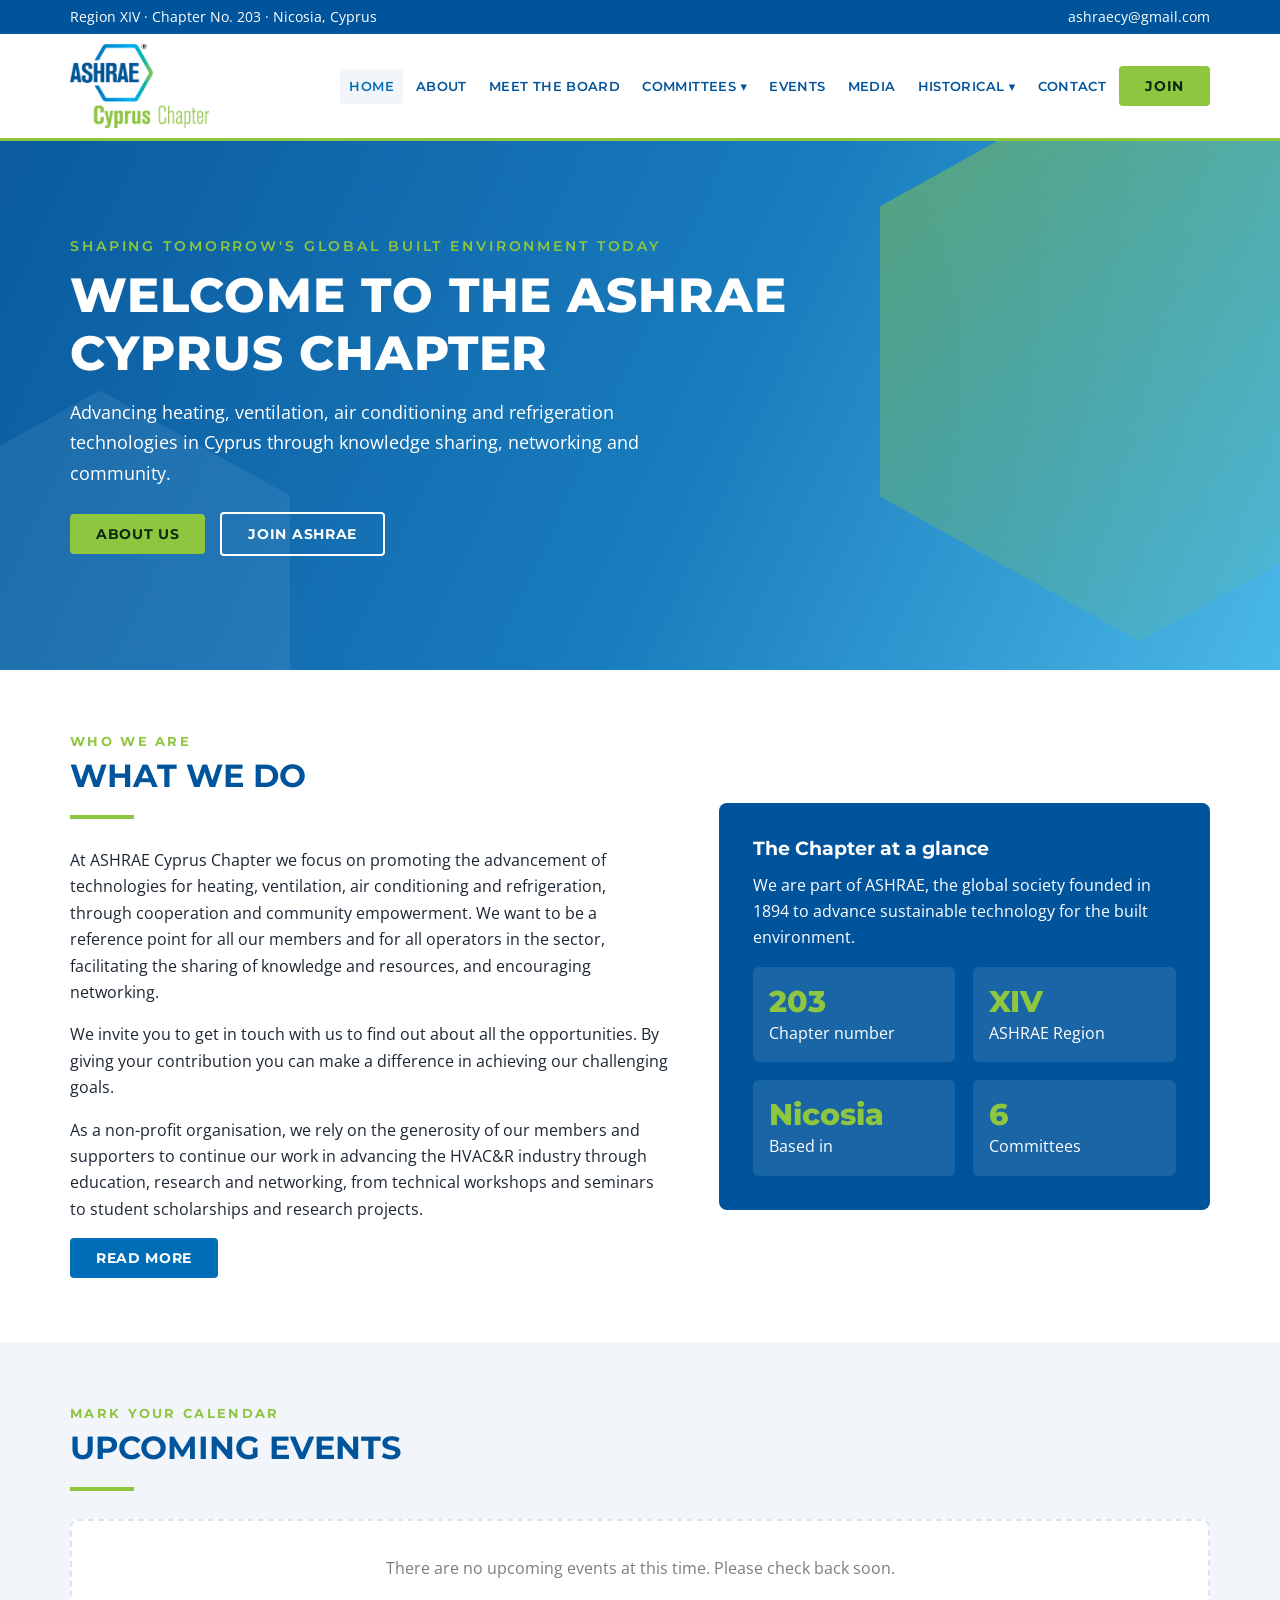
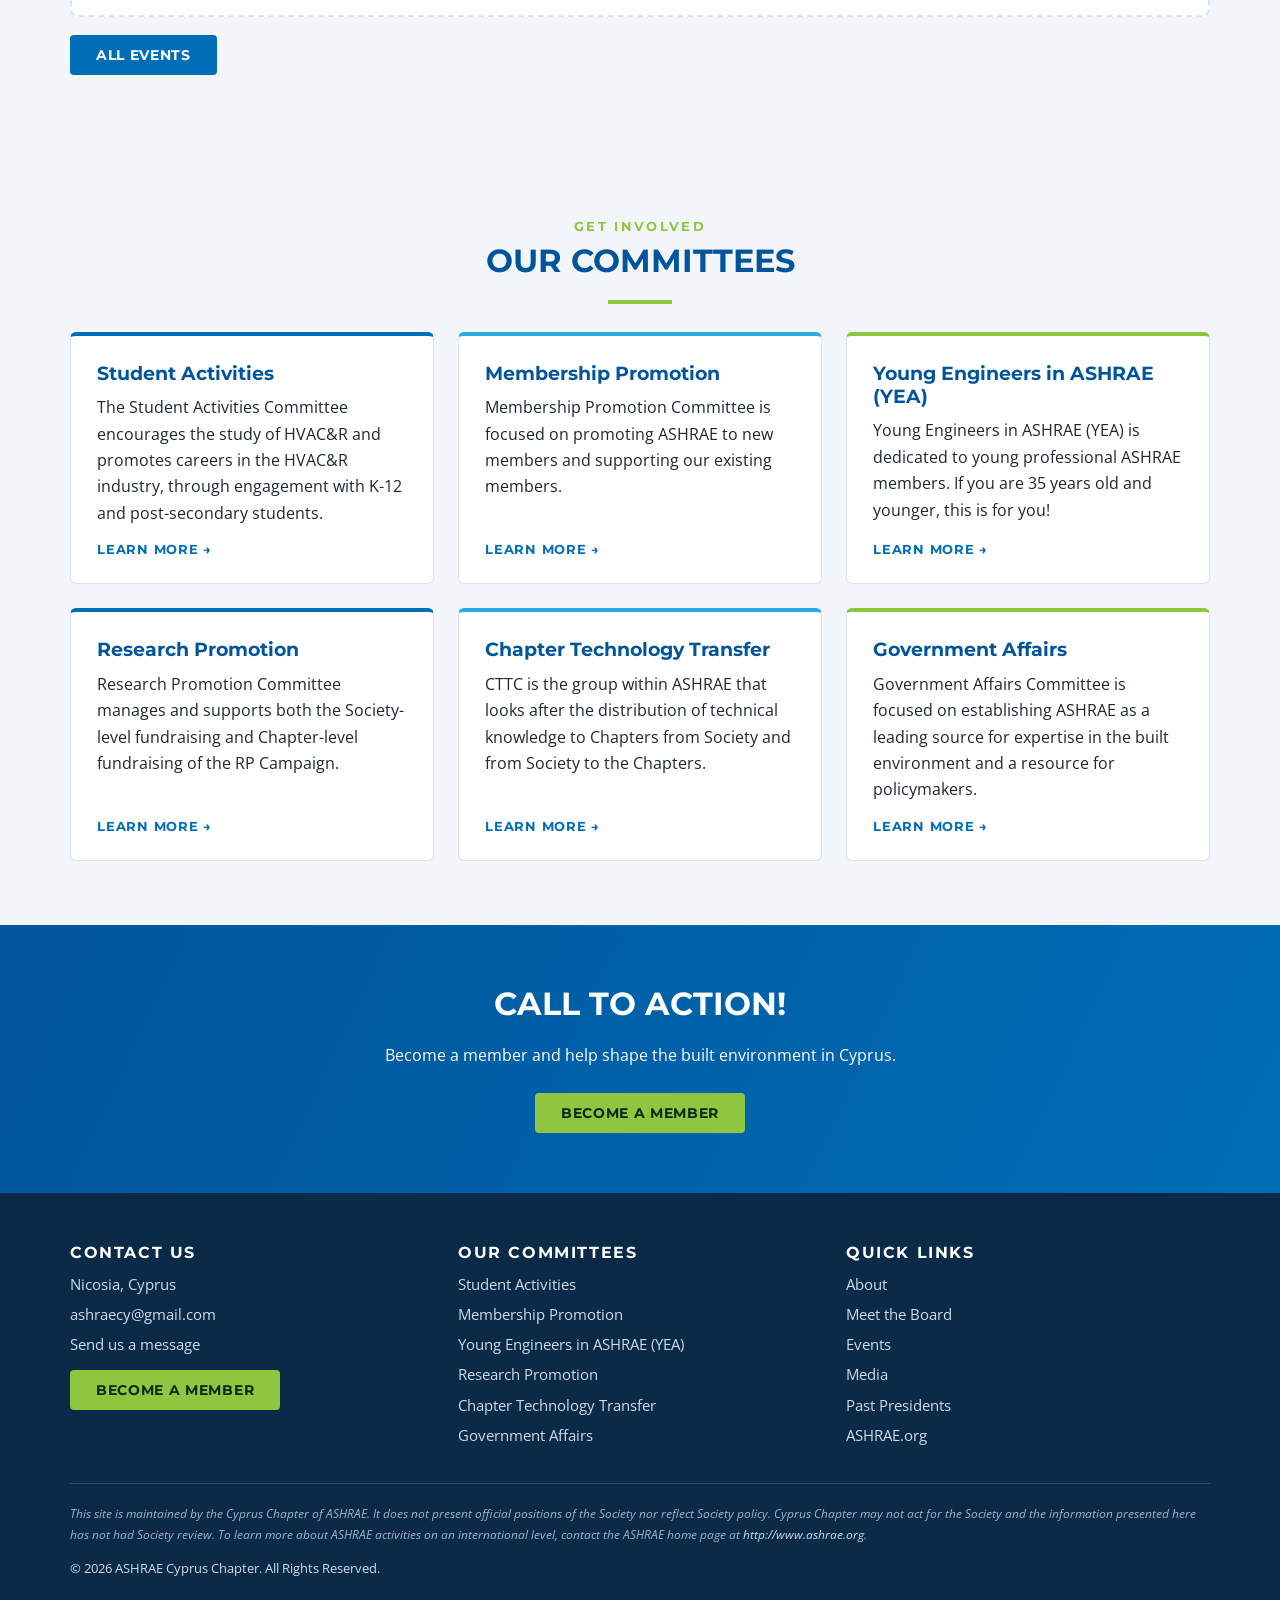
==== index.html @ 28b329ca "Add files via upload" ====
<!DOCTYPE html>
<html lang="en">
<head>
<meta charset="utf-8">
<meta name="viewport" content="width=device-width, initial-scale=1">
<title>ASHRAE Cyprus Chapter</title>
<meta name="description" content="ASHRAE Cyprus Chapter: advancing HVAC&amp;R and sustainable technology for the built environment in Cyprus.">
<link rel="icon" href="favicon.png">
<link rel="preconnect" href="https://fonts.googleapis.com">
<link rel="preconnect" href="https://fonts.gstatic.com" crossorigin>
<link href="https://fonts.googleapis.com/css2?family=Montserrat:wght@500;600;700;800&family=Open+Sans:wght@400;600;700&display=swap" rel="stylesheet">
<link rel="stylesheet" href="style.css">
</head>
<body>
<a class="skip" href="#content">Skip to content</a>
<div class="topbar"><div class="wrap"><span>Region XIV · Chapter No. 203 · Nicosia, Cyprus</span><a data-email href="#" hidden></a></div></div>
<header class="site"><div class="wrap">
  <a class="logo" href="index.html" aria-label="ASHRAE Cyprus Chapter home"><img src="logo.png" alt="ASHRAE Cyprus Chapter" width="640" height="387"></a>
  <button class="burger" aria-expanded="false" aria-controls="nav" onclick="var n=document.getElementById('nav');var o=n.classList.toggle('open');this.setAttribute('aria-expanded',o)">Menu</button>
  <nav class="main" id="nav" aria-label="Main"><ul><li><a class="top active" href="index.html">Home</a></li><li><a class="top" href="about.html">About</a></li><li><a class="top" href="meet-the-board.html">Meet the Board</a></li><li><a class="top" href="#" aria-haspopup="true">Committees ▾</a><div class="sub"><a href="student-activities.html">Student Activities</a><a href="membership-promotion.html">Membership Promotion</a><a href="young-engineers-in-ashrae-yea.html">Young Engineers in ASHRAE (YEA)</a><a href="research-promotion.html">Research Promotion</a><a href="chapter-technology-transfer.html">Chapter Technology Transfer</a><a href="government-affairs.html">Government Affairs</a></div></li><li><a class="top" href="events.html">Events</a></li><li><a class="top" href="media.html">Media</a></li><li><a class="top" href="#" aria-haspopup="true">Historical ▾</a><div class="sub"><a href="past-presidents.html">Past Presidents</a></div></li><li><a class="top" href="contact.html">Contact</a></li><li><a class="btn" href="https://www.ashrae.org/join" target="_blank" rel="noopener">Join</a></li></ul></nav>
</div></header>

<main id="content">
<div class="hero"><div class="wrap">
  <div class="kicker">Shaping Tomorrow's Global Built Environment Today</div>
  <h1>Welcome to the ASHRAE Cyprus Chapter</h1>
  <p>Advancing heating, ventilation, air conditioning and refrigeration technologies in Cyprus through knowledge sharing, networking and community.</p>
  <p style="margin-top:24px"><a class="btn" href="about.html">About Us</a> &nbsp; <a class="btn ghost" href="https://www.ashrae.org/join" target="_blank" rel="noopener">Join ASHRAE</a></p>
</div></div>

<section><div class="wrap split">
  <div>
    <div class="eyebrow">Who we are</div><h2>What We Do</h2><div class="title-bar"></div>
    <p>At ASHRAE Cyprus Chapter we focus on promoting the advancement of technologies for heating, ventilation, air conditioning and refrigeration, through cooperation and community empowerment. We want to be a reference point for all our members and for all operators in the sector, facilitating the sharing of knowledge and resources, and encouraging networking.</p>
    <p>We invite you to get in touch with us to find out about all the opportunities. By giving your contribution you can make a difference in achieving our challenging goals.</p>
    <p>As a non-profit organisation, we rely on the generosity of our members and supporters to continue our work in advancing the HVAC&amp;R industry through education, research and networking, from technical workshops and seminars to student scholarships and research projects.</p>
    <a class="btn blue" href="about.html">Read more</a>
  </div>
  <div class="panel">
    <h3>The Chapter at a glance</h3>
    <p>We are part of ASHRAE, the global society founded in 1894 to advance sustainable technology for the built environment.</p>
    <div class="stat"><div><b>203</b>Chapter number</div><div><b>XIV</b>ASHRAE Region</div><div><b>Nicosia</b>Based in</div><div><b>6</b>Committees</div></div>
  </div>
</div></section>

<section class="soft events"><div class="wrap">
  <div class="eyebrow">Mark your calendar</div><h2>Upcoming Events</h2><div class="title-bar"></div>
  <div data-render="events-upcoming" data-limit="3"></div>
  <p style="margin-top:18px"><a class="btn blue" href="events.html">All events</a></p>
</div></section>

<section id="sponsors-section" hidden><div class="wrap center">
  <div class="eyebrow">With thanks to our supporters</div><h2>Chapter Sponsors</h2><div class="title-bar"></div>
  <div data-render="sponsors"></div>
</div></section>

<section class="soft"><div class="wrap">
  <div class="center"><div class="eyebrow">Get involved</div><h2>Our Committees</h2><div class="title-bar"></div></div>
  <div class="grid g3"><div class="card"><h3>Student Activities</h3><p>The Student Activities Committee encourages the study of HVAC&amp;R and promotes careers in the HVAC&amp;R industry, through engagement with K-12 and post-secondary students.</p><a class="more" href="student-activities.html">Learn More →</a></div><div class="card"><h3>Membership Promotion</h3><p>Membership Promotion Committee is focused on promoting ASHRAE to new members and supporting our existing members.</p><a class="more" href="membership-promotion.html">Learn More →</a></div><div class="card"><h3>Young Engineers in ASHRAE (YEA)</h3><p>Young Engineers in ASHRAE (YEA) is dedicated to young professional ASHRAE members. If you are 35 years old and younger, this is for you!</p><a class="more" href="young-engineers-in-ashrae-yea.html">Learn More →</a></div><div class="card"><h3>Research Promotion</h3><p>Research Promotion Committee manages and supports both the Society-level fundraising and Chapter-level fundraising of the RP Campaign.</p><a class="more" href="research-promotion.html">Learn More →</a></div><div class="card"><h3>Chapter Technology Transfer</h3><p>CTTC is the group within ASHRAE that looks after the distribution of technical knowledge to Chapters from Society and from Society to the Chapters.</p><a class="more" href="chapter-technology-transfer.html">Learn More →</a></div><div class="card"><h3>Government Affairs</h3><p>Government Affairs Committee is focused on establishing ASHRAE as a leading source for expertise in the built environment and a resource for policymakers.</p><a class="more" href="government-affairs.html">Learn More →</a></div></div>
</div></section>
<div class="cta"><div class="wrap"><h2>Call to action!</h2><p>Become a member and help shape the built environment in Cyprus.</p><a class="btn" href="https://www.ashrae.org/join" target="_blank" rel="noopener">Become a Member</a></div></div></main>
<footer class="site"><div class="wrap">
  <div class="grid g3">
    <div><h3>Contact Us</h3><ul><li>Nicosia, Cyprus</li><li><a data-email href="#" hidden></a></li><li><a href="contact.html">Send us a message</a></li></ul>
    <p style="margin-top:14px"><a class="btn" href="https://www.ashrae.org/join" target="_blank" rel="noopener">Become a Member</a></p></div>
    <div><h3>Our Committees</h3><ul><li><a href="student-activities.html">Student Activities</a></li><li><a href="membership-promotion.html">Membership Promotion</a></li><li><a href="young-engineers-in-ashrae-yea.html">Young Engineers in ASHRAE (YEA)</a></li><li><a href="research-promotion.html">Research Promotion</a></li><li><a href="chapter-technology-transfer.html">Chapter Technology Transfer</a></li><li><a href="government-affairs.html">Government Affairs</a></li></ul></div>
    <div><h3>Quick Links</h3><ul><li><a href="about.html">About</a></li><li><a href="meet-the-board.html">Meet the Board</a></li><li><a href="events.html">Events</a></li><li><a href="media.html">Media</a></li><li><a href="past-presidents.html">Past Presidents</a></li><li><a href="https://www.ashrae.org" target="_blank" rel="noopener">ASHRAE.org</a></li></ul></div>
  </div>
  <p class="disclaimer">This site is maintained by the Cyprus Chapter of ASHRAE. It does not present official positions of the Society nor reflect Society policy. Cyprus Chapter may not act for the Society and the information presented here has not had Society review. To learn more about ASHRAE activities on an international level, contact the ASHRAE home page at <a href="http://www.ashrae.org">http://www.ashrae.org</a>.</p>
  <p class="copy">© 2026 ASHRAE Cyprus Chapter. All Rights Reserved.</p>
</div></footer>
<script src="site-data.js"></script>
<script src="site.js"></script>
</body>
</html>
---- style.css ----
:root{
  --navy:#00549B; --blue:#006EB6; --sky:#2AACE3; --green:#8EC640; --gray:#7A7D81;
  --ink:#1c2733; --bg:#ffffff; --soft:#f2f6fa; --line:#dde5ec;
  --font-head:'Montserrat',system-ui,sans-serif; --font-body:'Open Sans',system-ui,sans-serif;
}
*{box-sizing:border-box}
html{scroll-behavior:smooth}
body{margin:0;font-family:var(--font-body);color:var(--ink);line-height:1.65;background:var(--bg);font-size:16px}
img{max-width:100%;display:block}
a{color:var(--blue);text-decoration:none}
a:hover{color:var(--navy)}
h1,h2,h3,h4{font-family:var(--font-head);color:var(--navy);line-height:1.2;margin:0 0 .6em}
h1{font-size:clamp(2rem,4.5vw,3rem);text-transform:uppercase;letter-spacing:.02em;font-weight:800}
h2{font-size:clamp(1.5rem,3vw,2rem);text-transform:uppercase;font-weight:700}
h3{font-size:1.2rem;font-weight:700}
p{margin:0 0 1em}
.wrap{max-width:1180px;margin:0 auto;padding:0 20px}
.skip{position:absolute;left:-999px}.skip:focus{left:10px;top:10px;background:#fff;padding:8px;z-index:99}

/* top bar + header */
.topbar{background:var(--navy);color:#fff;font-size:.85rem}
.topbar .wrap{display:flex;justify-content:flex-end;gap:20px;padding-top:6px;padding-bottom:6px}
.topbar a{color:#fff}
header.site{background:#fff;border-bottom:3px solid var(--green);position:sticky;top:0;z-index:50}
header.site .wrap{display:flex;align-items:center;justify-content:space-between;gap:20px;min-height:84px}
.logo{display:flex;align-items:center;gap:12px;color:var(--navy)}
.logo .hex{width:46px;height:52px;background:linear-gradient(135deg,var(--blue),var(--green));clip-path:polygon(50% 0,100% 25%,100% 75%,50% 100%,0 75%,0 25%);display:grid;place-items:center;color:#fff;font:800 .8rem var(--font-head)}
.logo .t1{font:800 1.35rem var(--font-head);letter-spacing:.04em;line-height:1}
.logo .t2{font:600 .78rem var(--font-head);color:var(--gray);text-transform:uppercase;letter-spacing:.08em}
nav.main ul{list-style:none;margin:0;padding:0;display:flex;gap:4px;align-items:center}
nav.main li{position:relative}
nav.main a.top{display:block;padding:10px 12px;font:600 .85rem var(--font-head);color:var(--navy);text-transform:uppercase;letter-spacing:.03em;border-radius:4px}
nav.main a.top:hover,nav.main a.top.active{background:var(--soft);color:var(--blue)}
nav.main .sub{display:none;position:absolute;left:0;top:100%;background:#fff;min-width:290px;box-shadow:0 10px 28px rgba(0,40,80,.15);border-top:3px solid var(--green);padding:6px 0}
nav.main li:hover>.sub,nav.main li:focus-within>.sub{display:block}
nav.main .sub a{display:block;padding:9px 18px;font-size:.9rem;color:var(--ink)}
nav.main .sub a:hover{background:var(--soft);color:var(--blue)}
.btn{display:inline-block;background:var(--green);color:#0b2a12;font:700 .85rem var(--font-head);text-transform:uppercase;letter-spacing:.05em;padding:12px 26px;border-radius:4px;border:0;cursor:pointer;transition:.2s}
.btn:hover{background:#7bb232;color:#0b2a12;transform:translateY(-1px)}
.btn.blue{background:var(--blue);color:#fff}.btn.blue:hover{background:var(--navy);color:#fff}
.btn.ghost{background:transparent;border:2px solid #fff;color:#fff}.btn.ghost:hover{background:#fff;color:var(--navy)}
.burger{display:none;background:none;border:2px solid var(--navy);color:var(--navy);padding:6px 12px;font:700 .9rem var(--font-head);border-radius:4px;cursor:pointer}

/* hero */
.hero{position:relative;color:#fff;background:linear-gradient(115deg,rgba(0,84,155,.96) 0%,rgba(0,110,182,.9) 55%,rgba(42,172,227,.85) 100%);overflow:hidden}
.hero:before{content:"";position:absolute;right:-120px;top:-80px;width:520px;height:580px;background:linear-gradient(135deg,rgba(142,198,64,.55),rgba(142,198,64,0));clip-path:polygon(50% 0,100% 25%,100% 75%,50% 100%,0 75%,0 25%)}
.hero:after{content:"";position:absolute;left:-90px;bottom:-140px;width:380px;height:420px;background:rgba(255,255,255,.07);clip-path:polygon(50% 0,100% 25%,100% 75%,50% 100%,0 75%,0 25%)}
.hero .wrap{position:relative;z-index:1;padding-top:96px;padding-bottom:96px;max-width:900px;margin-left:max(20px,calc((100vw - 1180px)/2))}
.hero h1{color:#fff;margin-bottom:.3em}
.hero .kicker{font:600 .9rem var(--font-head);letter-spacing:.2em;text-transform:uppercase;color:var(--green);margin-bottom:12px}
.hero p{font-size:1.15rem;max-width:640px}
.hero .notice{display:inline-block;margin-top:26px;background:rgba(255,255,255,.14);border-left:4px solid var(--green);padding:12px 18px;font-size:.95rem}
.hero .notice a{color:#fff;text-decoration:underline}
.page-hero{background:linear-gradient(115deg,var(--navy),var(--blue));color:#fff;position:relative;overflow:hidden}
.page-hero:after{content:"";position:absolute;right:-60px;top:-40px;width:300px;height:340px;background:linear-gradient(135deg,rgba(142,198,64,.5),rgba(142,198,64,0));clip-path:polygon(50% 0,100% 25%,100% 75%,50% 100%,0 75%,0 25%)}
.page-hero .wrap{padding-top:56px;padding-bottom:56px;position:relative;z-index:1}
.page-hero h1{color:#fff;margin:0}
.page-hero p{margin:10px 0 0;max-width:700px;opacity:.95}

section{padding:64px 0}
section.soft{background:var(--soft)}
.eyebrow{font:700 .8rem var(--font-head);letter-spacing:.18em;text-transform:uppercase;color:var(--green);margin-bottom:8px}
.title-bar{width:64px;height:4px;background:var(--green);margin:0 0 28px}
.center{text-align:center}.center .title-bar{margin-left:auto;margin-right:auto}

.grid{display:grid;gap:24px}
.g2{grid-template-columns:repeat(2,1fr)}.g3{grid-template-columns:repeat(3,1fr)}.g4{grid-template-columns:repeat(4,1fr)}
.card{background:#fff;border:1px solid var(--line);border-top:4px solid var(--blue);border-radius:6px;padding:26px;transition:.2s;display:flex;flex-direction:column}
.card:hover{box-shadow:0 12px 30px rgba(0,60,110,.12);transform:translateY(-3px)}
.card:nth-child(3n+2){border-top-color:var(--sky)}.card:nth-child(3n){border-top-color:var(--green)}
.card h3{margin-bottom:.5em}
.card .more{margin-top:auto;font:700 .8rem var(--font-head);text-transform:uppercase;letter-spacing:.06em}

.split{display:grid;grid-template-columns:1.1fr .9fr;gap:48px;align-items:center}
.panel{background:var(--navy);color:#fff;border-radius:8px;padding:34px}
.panel h3{color:#fff}.panel a{color:var(--green)}
.stat{display:grid;grid-template-columns:repeat(2,1fr);gap:18px;margin-top:10px}
.stat div{background:rgba(255,255,255,.1);border-radius:6px;padding:16px}
.stat b{display:block;font:800 1.9rem var(--font-head);color:var(--green)}

.tier{margin-bottom:34px}
.tier h3{display:flex;align-items:center;gap:10px;font-size:1rem;text-transform:uppercase;letter-spacing:.12em;color:var(--gray)}
.tier h3:after{content:"";flex:1;height:1px;background:var(--line)}
.slots{display:flex;flex-wrap:wrap;gap:16px}
.slot{flex:1 1 200px;min-height:84px;border:2px dashed var(--line);border-radius:6px;display:grid;place-items:center;color:var(--gray);font-size:.85rem;background:#fff;text-align:center;padding:10px}

.person{text-align:center}
.avatar{width:150px;height:150px;border-radius:50%;margin:0 auto 14px;background:linear-gradient(135deg,var(--soft),#dbe8f3);border:4px solid #fff;box-shadow:0 0 0 3px var(--sky);display:grid;place-items:center;color:var(--blue);font:800 2rem var(--font-head)}
.person h3{margin-bottom:2px}.person h4{font:600 .85rem var(--font-body);color:var(--gray);text-transform:uppercase;letter-spacing:.1em;margin:0 0 6px}
.person .ph{font-size:.8rem;color:var(--gray);font-style:italic}

.events .ev{display:flex;gap:20px;background:#fff;border:1px solid var(--line);border-left:5px solid var(--green);border-radius:6px;padding:18px 22px;margin-bottom:14px;align-items:center}
.date{min-width:74px;text-align:center;background:var(--navy);color:#fff;border-radius:6px;padding:8px}
.date b{display:block;font:800 1.6rem var(--font-head);line-height:1}.date span{font-size:.75rem;text-transform:uppercase;letter-spacing:.1em}
.empty{border:2px dashed var(--line);border-radius:8px;padding:34px;text-align:center;color:var(--gray);background:#fff}
.media-item{display:flex;gap:16px;align-items:center;background:#fff;border:1px solid var(--line);border-radius:6px;padding:16px 20px;margin-bottom:12px}
.media-item .play{width:44px;height:44px;border-radius:50%;background:var(--blue);display:grid;place-items:center;color:#fff;flex:none}
.tag{font:700 .7rem var(--font-head);text-transform:uppercase;letter-spacing:.1em;color:var(--blue);background:var(--soft);padding:3px 9px;border-radius:20px}
ul.clean{list-style:none;padding:0;margin:0}
ul.clean li{padding:10px 0;border-bottom:1px solid var(--line)}
ul.clean li:before{content:"";display:inline-block;width:9px;height:9px;background:var(--green);margin-right:12px;clip-path:polygon(50% 0,100% 25%,100% 75%,50% 100%,0 75%,0 25%)}
table{width:100%;border-collapse:collapse;background:#fff}
th,td{padding:12px 16px;border-bottom:1px solid var(--line);text-align:left}
th{background:var(--navy);color:#fff;font:600 .85rem var(--font-head);text-transform:uppercase;letter-spacing:.06em}

.cta{background:linear-gradient(115deg,var(--navy),var(--blue));color:#fff;text-align:center;padding:60px 0}
.cta h2{color:#fff}.cta p{max-width:620px;margin:0 auto 24px}

form.contact{display:grid;gap:14px}
form.contact input,form.contact textarea,form.contact select{width:100%;padding:12px 14px;border:1px solid var(--line);border-radius:4px;font:inherit}
form.contact input:focus,form.contact textarea:focus{outline:2px solid var(--sky);border-color:var(--sky)}

footer.site{background:#0b2a47;color:#cfdbe8;font-size:.92rem}
footer.site .wrap{padding-top:50px;padding-bottom:30px}
footer.site h3{color:#fff;font-size:1rem;text-transform:uppercase;letter-spacing:.1em}
footer.site a{color:#cfdbe8}footer.site a:hover{color:var(--green)}
footer.site ul{list-style:none;padding:0;margin:0}footer.site li{margin-bottom:6px}
.disclaimer{border-top:1px solid rgba(255,255,255,.15);margin-top:30px;padding-top:20px;font-size:.78rem;font-style:italic;color:#9fb3c7}
.copy{margin-top:12px;font-size:.82rem}

@media(max-width:980px){
  .g3,.g4{grid-template-columns:repeat(2,1fr)}.split{grid-template-columns:1fr}
  .burger{display:block}
  nav.main{display:none;position:absolute;left:0;right:0;top:100%;background:#fff;border-bottom:3px solid var(--green);box-shadow:0 12px 24px rgba(0,0,0,.12);max-height:80vh;overflow:auto}
  nav.main.open{display:block}
  nav.main ul{flex-direction:column;align-items:stretch;padding:10px 20px}
  nav.main .sub{display:block;position:static;box-shadow:none;border:0;padding:0 0 0 14px}
  header.site .wrap{position:relative}
}
@media(max-width:620px){.g2,.g3,.g4{grid-template-columns:1fr}section{padding:44px 0}.hero .wrap{padding-top:64px;padding-bottom:64px}.events .ev{flex-direction:column;align-items:flex-start}}

.logo .t2,nav.main a.top{white-space:nowrap}
nav.main a.top{padding:10px 9px;font-size:.8rem}

.logo img{height:58px;width:auto;max-width:100%;display:block}
@media(max-width:620px){.logo img{height:46px}}

/* ---- final build additions ---- */
[hidden]{display:none!important}
.logo img{height:84px;width:auto;max-width:100%;display:block}
header.site .wrap{min-height:104px}
.topbar .wrap{justify-content:space-between}
.logo-slot{background:#fff;border:1px solid var(--line);border-style:solid;padding:14px;min-height:96px}
.logo-slot img{max-height:70px;width:auto;max-width:100%;object-fit:contain}
.avatar{overflow:hidden}
.avatar.has-photo{background:#fff}
.avatar-img{width:100%;height:100%;object-fit:cover}
.person a{font-size:.85rem;word-break:break-word}
.ev-info{min-width:0}.ev-info h3{margin:0 0 2px}.ev-meta{margin:0 0 4px;color:var(--gray)}
.ev .more{font:700 .8rem var(--font-head);text-transform:uppercase;letter-spacing:.05em}
.table-wrap{overflow-x:auto}
a.media-item{color:inherit;transition:.2s}a.media-item:hover{border-color:var(--sky);box-shadow:0 6px 18px rgba(0,60,110,.1)}
.media-item h3{margin:4px 0 0;font-size:1.05rem}
.split.single{grid-template-columns:minmax(0,760px)}
.panel.center .avatar{box-shadow:0 0 0 3px var(--green)}
.panel.center p{margin:0 0 8px}
@media(max-width:620px){.logo img{height:60px}.topbar .wrap{flex-wrap:wrap;gap:4px 14px}}
footer.site a.btn,footer.site a.btn:hover{color:#0b2a12}
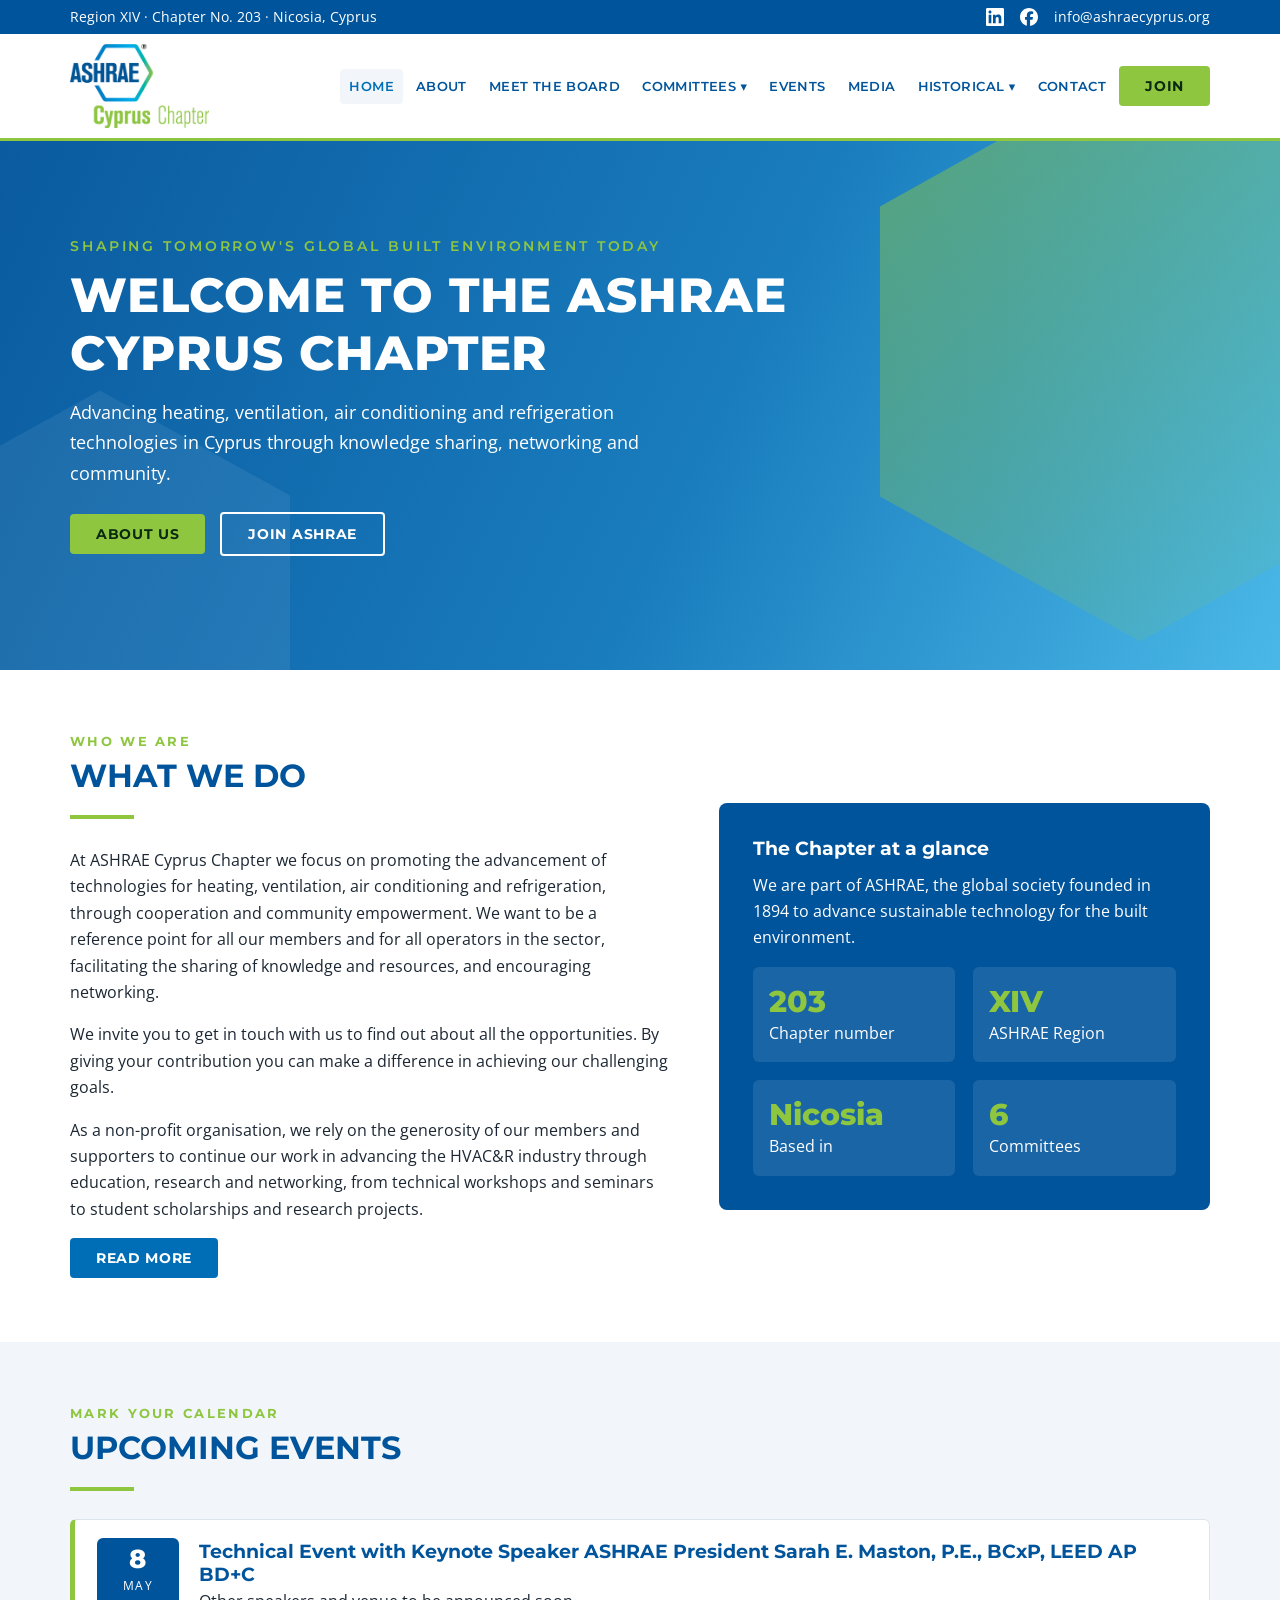
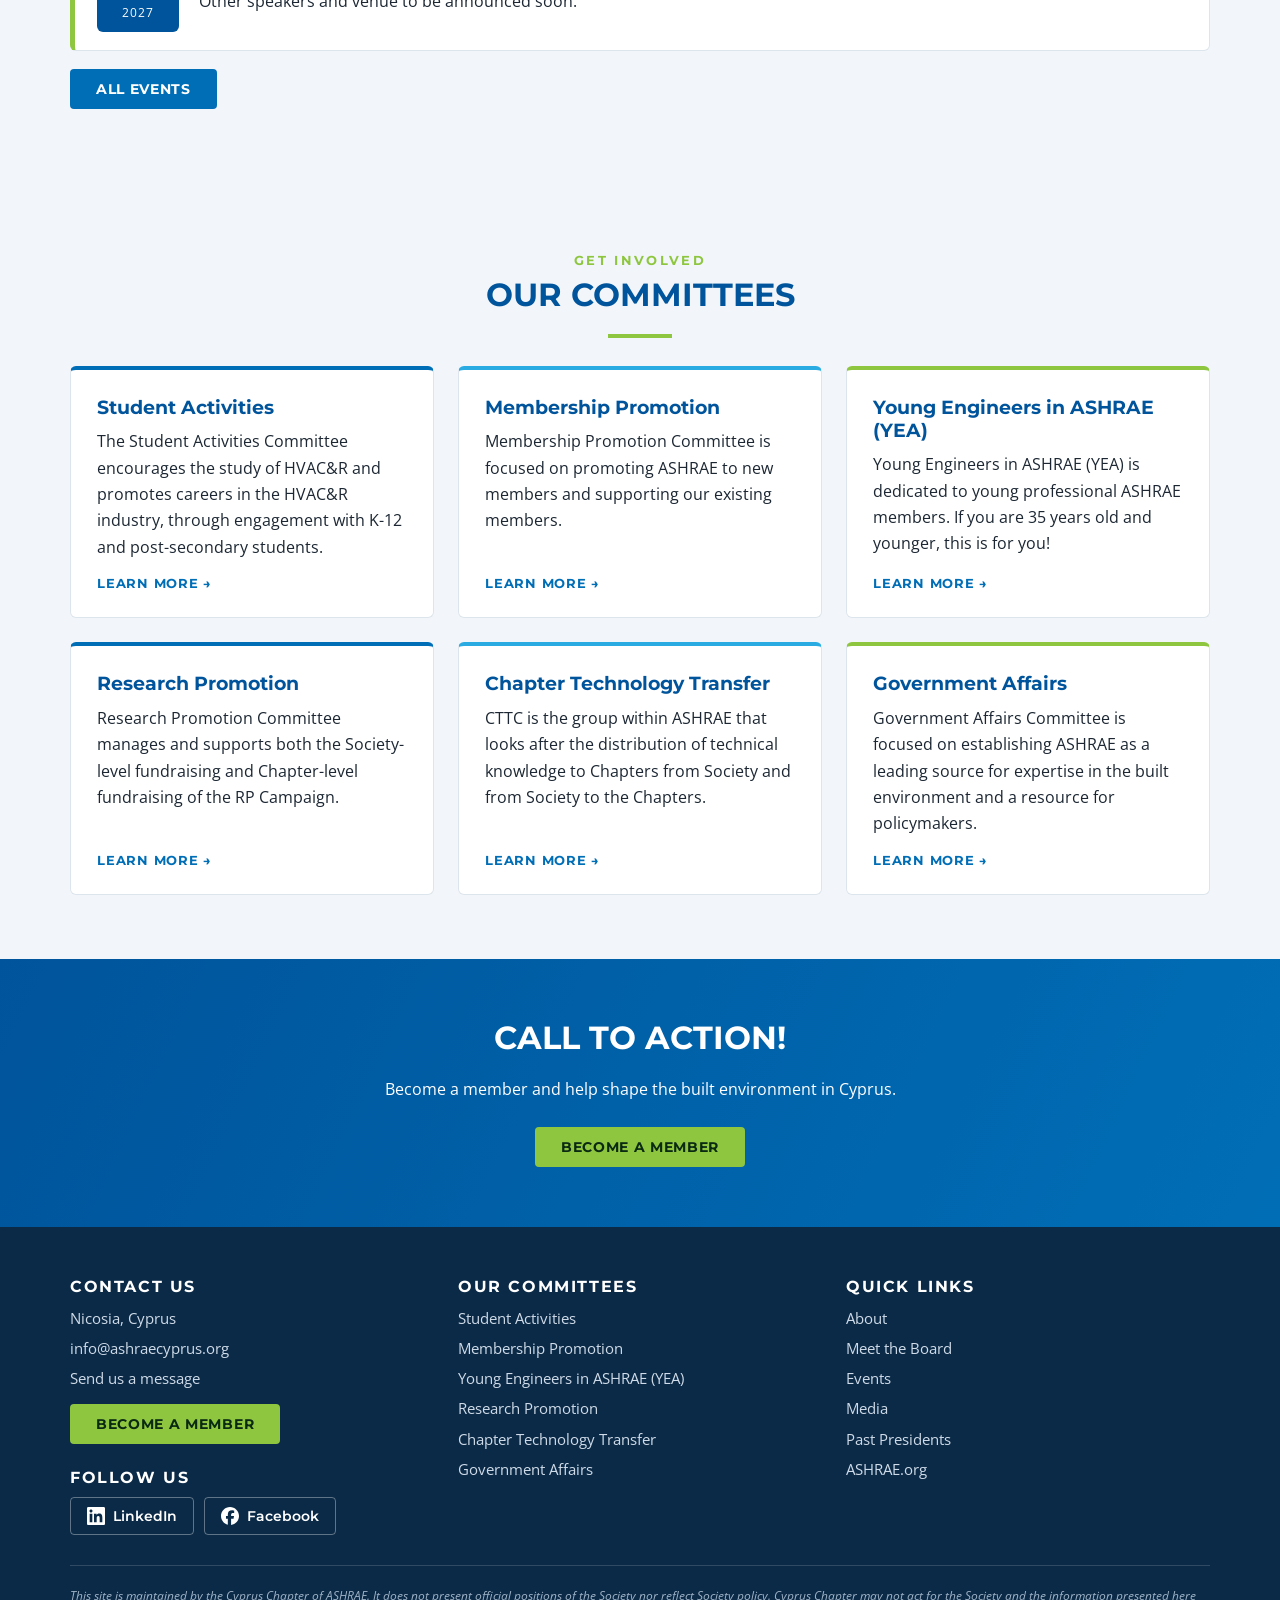
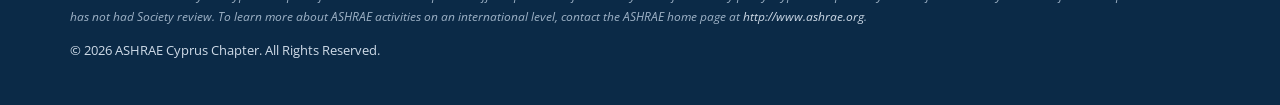
==== commit 94083b70: "Add files via upload" ====
--- a/index.html
+++ b/index.html
@@ -13,7 +13,7 @@
 </head>
 <body>
 <a class="skip" href="#content">Skip to content</a>
-<div class="topbar"><div class="wrap"><span>Region XIV · Chapter No. 203 · Nicosia, Cyprus</span><a data-email href="#" hidden></a></div></div>
+<div class="topbar"><div class="wrap"><span>Region XIV · Chapter No. 203 · Nicosia, Cyprus</span><div class="topbar-right"><a class="social top" data-social="linkedin" href="#" target="_blank" rel="noopener" aria-label="ASHRAE Cyprus Chapter on LinkedIn" hidden><svg class="ico" viewBox="0 0 24 24" aria-hidden="true" focusable="false"><path d="M20.447 20.452h-3.554v-5.569c0-1.328-.027-3.037-1.852-3.037-1.853 0-2.136 1.445-2.136 2.939v5.667H9.351V9h3.414v1.561h.046c.477-.9 1.637-1.85 3.37-1.85 3.601 0 4.267 2.37 4.267 5.455v6.286zM5.337 7.433c-1.144 0-2.063-.926-2.063-2.065 0-1.138.92-2.063 2.063-2.063 1.14 0 2.064.925 2.064 2.063 0 1.139-.925 2.065-2.064 2.065zm1.782 13.019H3.555V9h3.564v11.452zM22.225 0H1.771C.792 0 0 .774 0 1.729v20.542C0 23.227.792 24 1.771 24h20.451C23.2 24 24 23.227 24 22.271V1.729C24 .774 23.2 0 22.222 0h.003z"/></svg><span class="lbl">LinkedIn</span></a><a class="social top" data-social="facebook" href="#" target="_blank" rel="noopener" aria-label="ASHRAE Cyprus Chapter on Facebook" hidden><svg class="ico" viewBox="0 0 24 24" aria-hidden="true" focusable="false"><path d="M9.101 23.691v-7.98H6.627v-3.667h2.474v-1.58c0-4.085 1.848-5.978 5.858-5.978.401 0 .955.042 1.468.103a8.68 8.68 0 0 1 1.141.195v3.325a8.623 8.623 0 0 0-.653-.036 26.805 26.805 0 0 0-.733-.009c-.707 0-1.259.096-1.675.309a1.686 1.686 0 0 0-.679.622c-.258.42-.374.995-.374 1.752v1.297h3.919l-.386 2.103-.287 1.564h-3.246v8.245C19.396 23.238 24 18.179 24 12.044c0-6.627-5.373-12-12-12s-12 5.373-12 12c0 5.628 3.874 10.35 9.101 11.647Z"/></svg><span class="lbl">Facebook</span></a><a data-email href="#" hidden></a></div></div></div>
 <header class="site"><div class="wrap">
   <a class="logo" href="index.html" aria-label="ASHRAE Cyprus Chapter home"><img src="logo.png" alt="ASHRAE Cyprus Chapter" width="640" height="387"></a>
   <button class="burger" aria-expanded="false" aria-controls="nav" onclick="var n=document.getElementById('nav');var o=n.classList.toggle('open');this.setAttribute('aria-expanded',o)">Menu</button>
@@ -62,7 +62,7 @@
 <footer class="site"><div class="wrap">
   <div class="grid g3">
     <div><h3>Contact Us</h3><ul><li>Nicosia, Cyprus</li><li><a data-email href="#" hidden></a></li><li><a href="contact.html">Send us a message</a></li></ul>
-    <p style="margin-top:14px"><a class="btn" href="https://www.ashrae.org/join" target="_blank" rel="noopener">Become a Member</a></p></div>
+    <p style="margin-top:14px"><a class="btn" href="https://www.ashrae.org/join" target="_blank" rel="noopener">Become a Member</a></p><h3 style="margin-top:24px">Follow Us</h3><div class="follow"><a class="social btn-social" data-social="linkedin" href="#" target="_blank" rel="noopener" aria-label="ASHRAE Cyprus Chapter on LinkedIn" hidden><svg class="ico" viewBox="0 0 24 24" aria-hidden="true" focusable="false"><path d="M20.447 20.452h-3.554v-5.569c0-1.328-.027-3.037-1.852-3.037-1.853 0-2.136 1.445-2.136 2.939v5.667H9.351V9h3.414v1.561h.046c.477-.9 1.637-1.85 3.37-1.85 3.601 0 4.267 2.37 4.267 5.455v6.286zM5.337 7.433c-1.144 0-2.063-.926-2.063-2.065 0-1.138.92-2.063 2.063-2.063 1.14 0 2.064.925 2.064 2.063 0 1.139-.925 2.065-2.064 2.065zm1.782 13.019H3.555V9h3.564v11.452zM22.225 0H1.771C.792 0 0 .774 0 1.729v20.542C0 23.227.792 24 1.771 24h20.451C23.2 24 24 23.227 24 22.271V1.729C24 .774 23.2 0 22.222 0h.003z"/></svg><span class="lbl">LinkedIn</span></a><a class="social btn-social" data-social="facebook" href="#" target="_blank" rel="noopener" aria-label="ASHRAE Cyprus Chapter on Facebook" hidden><svg class="ico" viewBox="0 0 24 24" aria-hidden="true" focusable="false"><path d="M9.101 23.691v-7.98H6.627v-3.667h2.474v-1.58c0-4.085 1.848-5.978 5.858-5.978.401 0 .955.042 1.468.103a8.68 8.68 0 0 1 1.141.195v3.325a8.623 8.623 0 0 0-.653-.036 26.805 26.805 0 0 0-.733-.009c-.707 0-1.259.096-1.675.309a1.686 1.686 0 0 0-.679.622c-.258.42-.374.995-.374 1.752v1.297h3.919l-.386 2.103-.287 1.564h-3.246v8.245C19.396 23.238 24 18.179 24 12.044c0-6.627-5.373-12-12-12s-12 5.373-12 12c0 5.628 3.874 10.35 9.101 11.647Z"/></svg><span class="lbl">Facebook</span></a></div></div>
     <div><h3>Our Committees</h3><ul><li><a href="student-activities.html">Student Activities</a></li><li><a href="membership-promotion.html">Membership Promotion</a></li><li><a href="young-engineers-in-ashrae-yea.html">Young Engineers in ASHRAE (YEA)</a></li><li><a href="research-promotion.html">Research Promotion</a></li><li><a href="chapter-technology-transfer.html">Chapter Technology Transfer</a></li><li><a href="government-affairs.html">Government Affairs</a></li></ul></div>
     <div><h3>Quick Links</h3><ul><li><a href="about.html">About</a></li><li><a href="meet-the-board.html">Meet the Board</a></li><li><a href="events.html">Events</a></li><li><a href="media.html">Media</a></li><li><a href="past-presidents.html">Past Presidents</a></li><li><a href="https://www.ashrae.org" target="_blank" rel="noopener">ASHRAE.org</a></li></ul></div>
   </div>
--- a/style.css
+++ b/style.css
@@ -156,3 +156,13 @@
 .panel.center p{margin:0 0 8px}
 @media(max-width:620px){.logo img{height:60px}.topbar .wrap{flex-wrap:wrap;gap:4px 14px}}
 footer.site a.btn,footer.site a.btn:hover{color:#0b2a12}
+
+.topbar-right{display:flex;align-items:center;gap:16px}
+.ico{width:1.1em;height:1.1em;fill:currentColor;flex:none}
+.social.top{display:inline-flex;align-items:center;color:#fff}
+.social.top .ico{width:18px;height:18px}.social.top .lbl{position:absolute;left:-9999px}
+.social.top:hover{color:var(--green)}
+.follow{display:flex;gap:10px;flex-wrap:wrap}
+footer.site a.btn-social{display:inline-flex;align-items:center;gap:8px;padding:9px 16px;border:1px solid rgba(255,255,255,.35);border-radius:4px;color:#fff;font:600 .85rem var(--font-head)}
+footer.site a.btn-social .ico{width:18px;height:18px}
+footer.site a.btn-social:hover{background:var(--green);border-color:var(--green);color:#0b2a12}
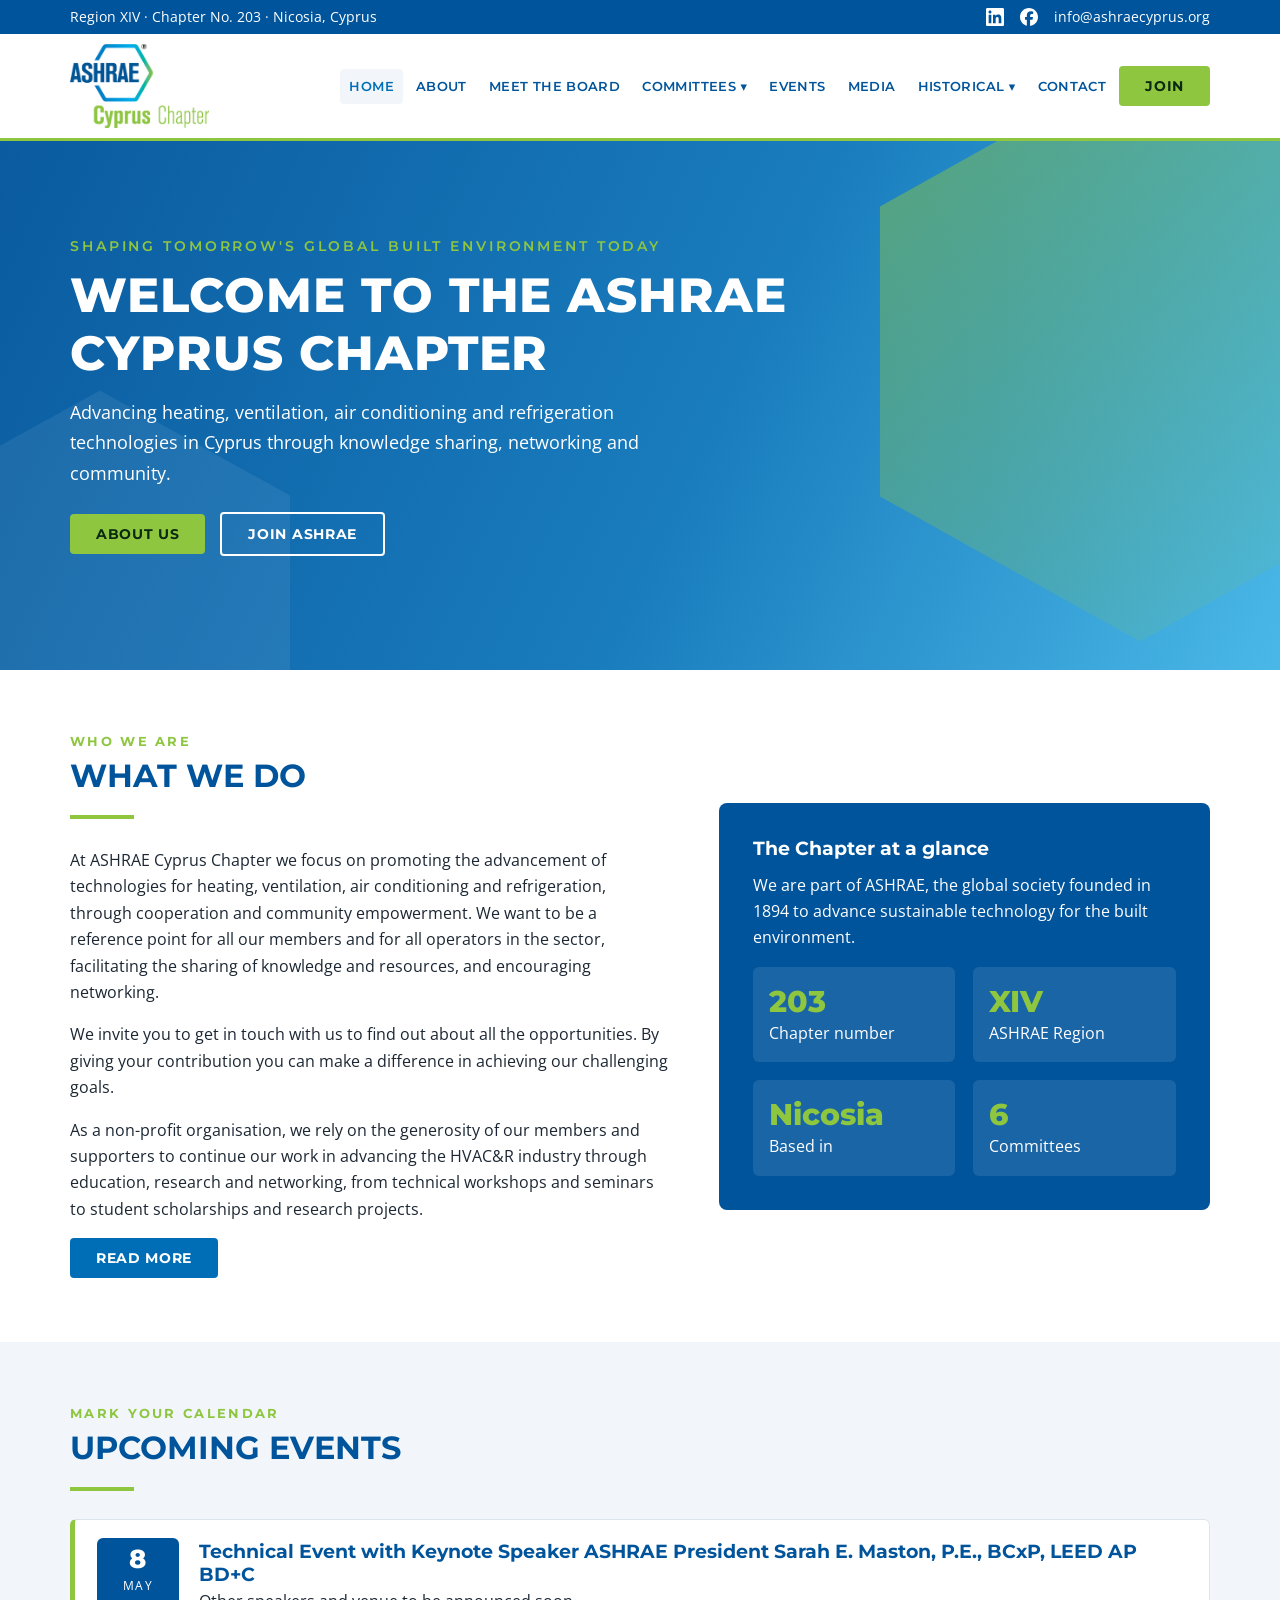
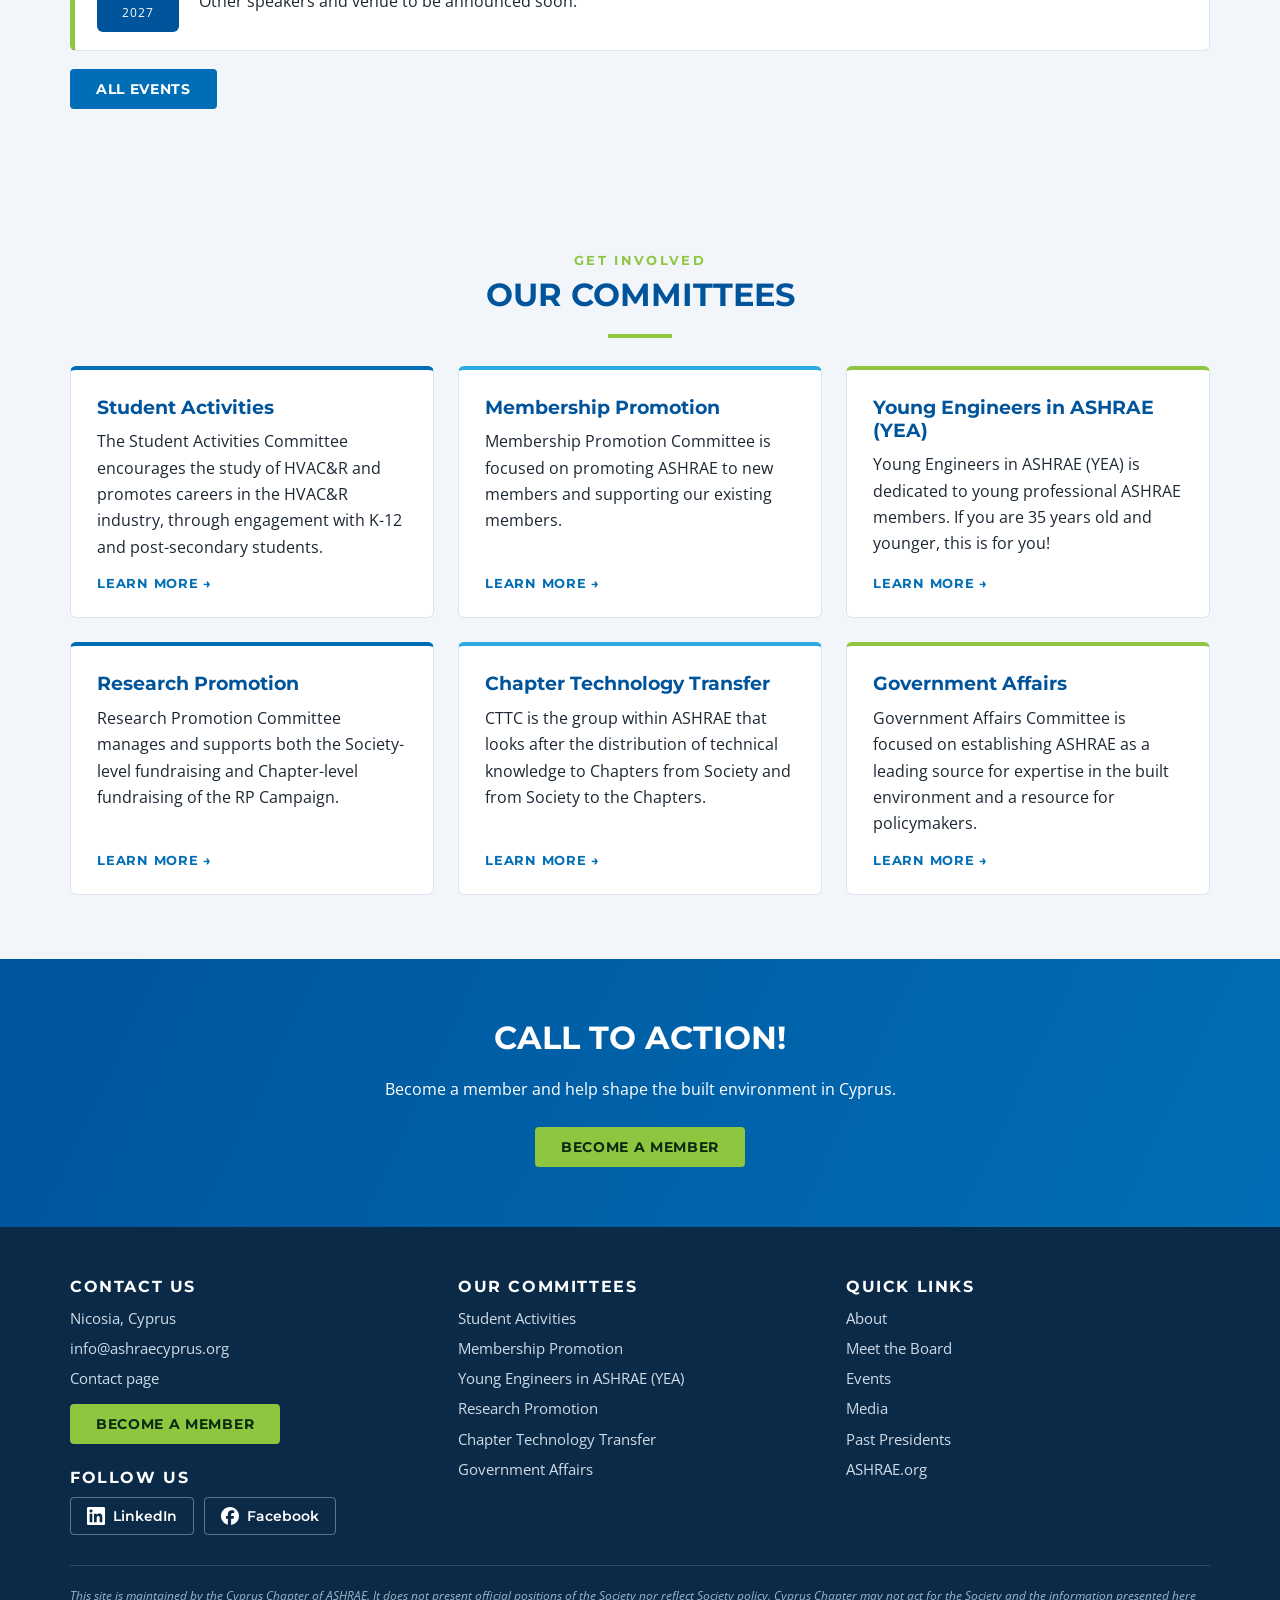
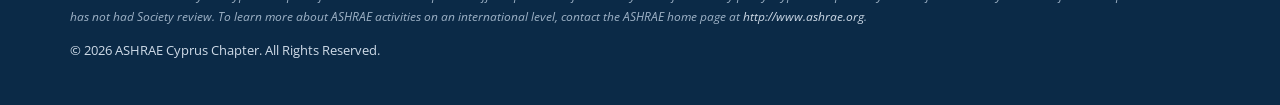
==== commit 1881dc14: "Add files via upload" ====
--- a/index.html
+++ b/index.html
@@ -61,7 +61,7 @@
 <div class="cta"><div class="wrap"><h2>Call to action!</h2><p>Become a member and help shape the built environment in Cyprus.</p><a class="btn" href="https://www.ashrae.org/join" target="_blank" rel="noopener">Become a Member</a></div></div></main>
 <footer class="site"><div class="wrap">
   <div class="grid g3">
-    <div><h3>Contact Us</h3><ul><li>Nicosia, Cyprus</li><li><a data-email href="#" hidden></a></li><li><a href="contact.html">Send us a message</a></li></ul>
+    <div><h3>Contact Us</h3><ul><li>Nicosia, Cyprus</li><li><a data-email href="#" hidden></a></li><li><a href="contact.html">Contact page</a></li></ul>
     <p style="margin-top:14px"><a class="btn" href="https://www.ashrae.org/join" target="_blank" rel="noopener">Become a Member</a></p><h3 style="margin-top:24px">Follow Us</h3><div class="follow"><a class="social btn-social" data-social="linkedin" href="#" target="_blank" rel="noopener" aria-label="ASHRAE Cyprus Chapter on LinkedIn" hidden><svg class="ico" viewBox="0 0 24 24" aria-hidden="true" focusable="false"><path d="M20.447 20.452h-3.554v-5.569c0-1.328-.027-3.037-1.852-3.037-1.853 0-2.136 1.445-2.136 2.939v5.667H9.351V9h3.414v1.561h.046c.477-.9 1.637-1.85 3.37-1.85 3.601 0 4.267 2.37 4.267 5.455v6.286zM5.337 7.433c-1.144 0-2.063-.926-2.063-2.065 0-1.138.92-2.063 2.063-2.063 1.14 0 2.064.925 2.064 2.063 0 1.139-.925 2.065-2.064 2.065zm1.782 13.019H3.555V9h3.564v11.452zM22.225 0H1.771C.792 0 0 .774 0 1.729v20.542C0 23.227.792 24 1.771 24h20.451C23.2 24 24 23.227 24 22.271V1.729C24 .774 23.2 0 22.222 0h.003z"/></svg><span class="lbl">LinkedIn</span></a><a class="social btn-social" data-social="facebook" href="#" target="_blank" rel="noopener" aria-label="ASHRAE Cyprus Chapter on Facebook" hidden><svg class="ico" viewBox="0 0 24 24" aria-hidden="true" focusable="false"><path d="M9.101 23.691v-7.98H6.627v-3.667h2.474v-1.58c0-4.085 1.848-5.978 5.858-5.978.401 0 .955.042 1.468.103a8.68 8.68 0 0 1 1.141.195v3.325a8.623 8.623 0 0 0-.653-.036 26.805 26.805 0 0 0-.733-.009c-.707 0-1.259.096-1.675.309a1.686 1.686 0 0 0-.679.622c-.258.42-.374.995-.374 1.752v1.297h3.919l-.386 2.103-.287 1.564h-3.246v8.245C19.396 23.238 24 18.179 24 12.044c0-6.627-5.373-12-12-12s-12 5.373-12 12c0 5.628 3.874 10.35 9.101 11.647Z"/></svg><span class="lbl">Facebook</span></a></div></div>
     <div><h3>Our Committees</h3><ul><li><a href="student-activities.html">Student Activities</a></li><li><a href="membership-promotion.html">Membership Promotion</a></li><li><a href="young-engineers-in-ashrae-yea.html">Young Engineers in ASHRAE (YEA)</a></li><li><a href="research-promotion.html">Research Promotion</a></li><li><a href="chapter-technology-transfer.html">Chapter Technology Transfer</a></li><li><a href="government-affairs.html">Government Affairs</a></li></ul></div>
     <div><h3>Quick Links</h3><ul><li><a href="about.html">About</a></li><li><a href="meet-the-board.html">Meet the Board</a></li><li><a href="events.html">Events</a></li><li><a href="media.html">Media</a></li><li><a href="past-presidents.html">Past Presidents</a></li><li><a href="https://www.ashrae.org" target="_blank" rel="noopener">ASHRAE.org</a></li></ul></div>
--- a/style.css
+++ b/style.css
@@ -166,3 +166,12 @@
 footer.site a.btn-social{display:inline-flex;align-items:center;gap:8px;padding:9px 16px;border:1px solid rgba(255,255,255,.35);border-radius:4px;color:#fff;font:600 .85rem var(--font-head)}
 footer.site a.btn-social .ico{width:18px;height:18px}
 footer.site a.btn-social:hover{background:var(--green);border-color:var(--green);color:#0b2a12}
+
+.people{display:flex;flex-wrap:wrap;justify-content:center;gap:36px 24px}
+.people .person{flex:0 1 250px;min-width:0}
+
+.hp{position:absolute;left:-9999px;height:0;overflow:hidden}
+.form-status{margin-top:14px;font-weight:600;color:var(--navy)}
+.form-status a{font-weight:700}
+
+.btn-lg{font-size:1.05rem;padding:16px 34px;text-transform:none;letter-spacing:.02em}
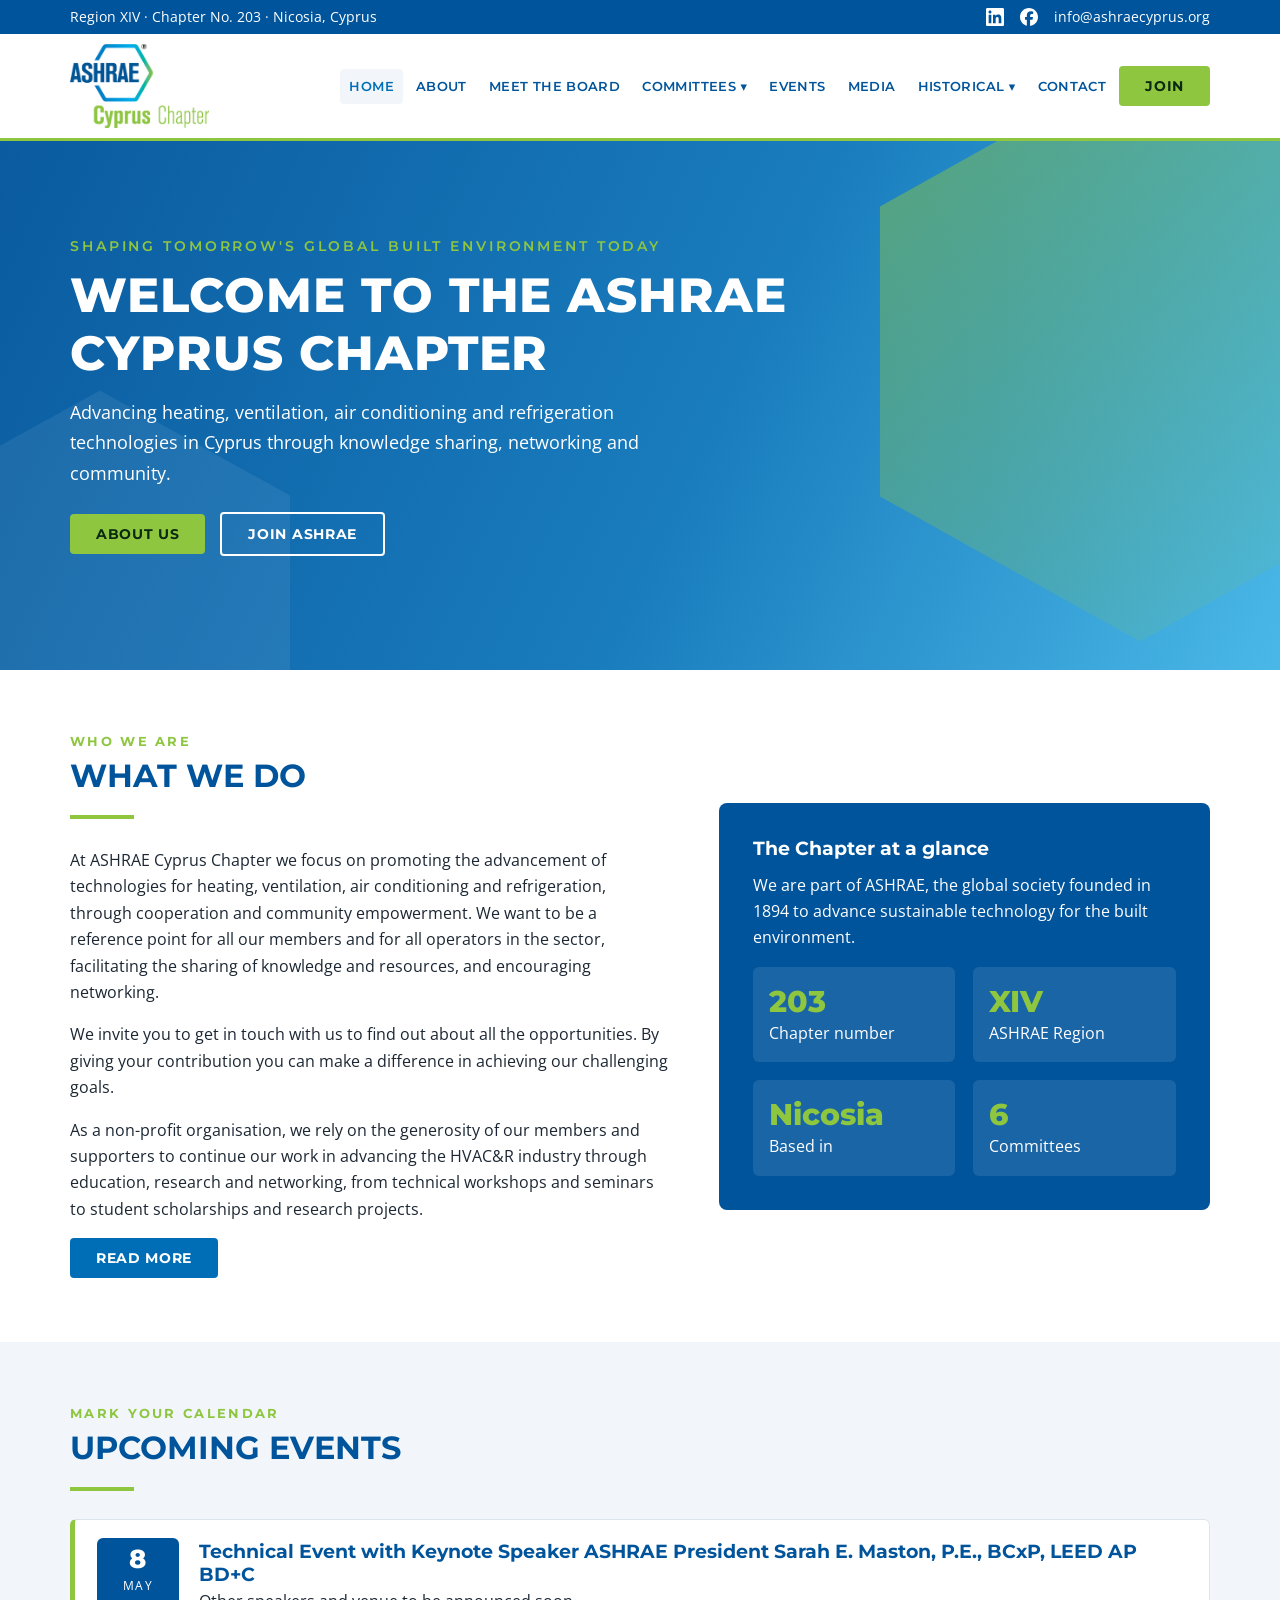
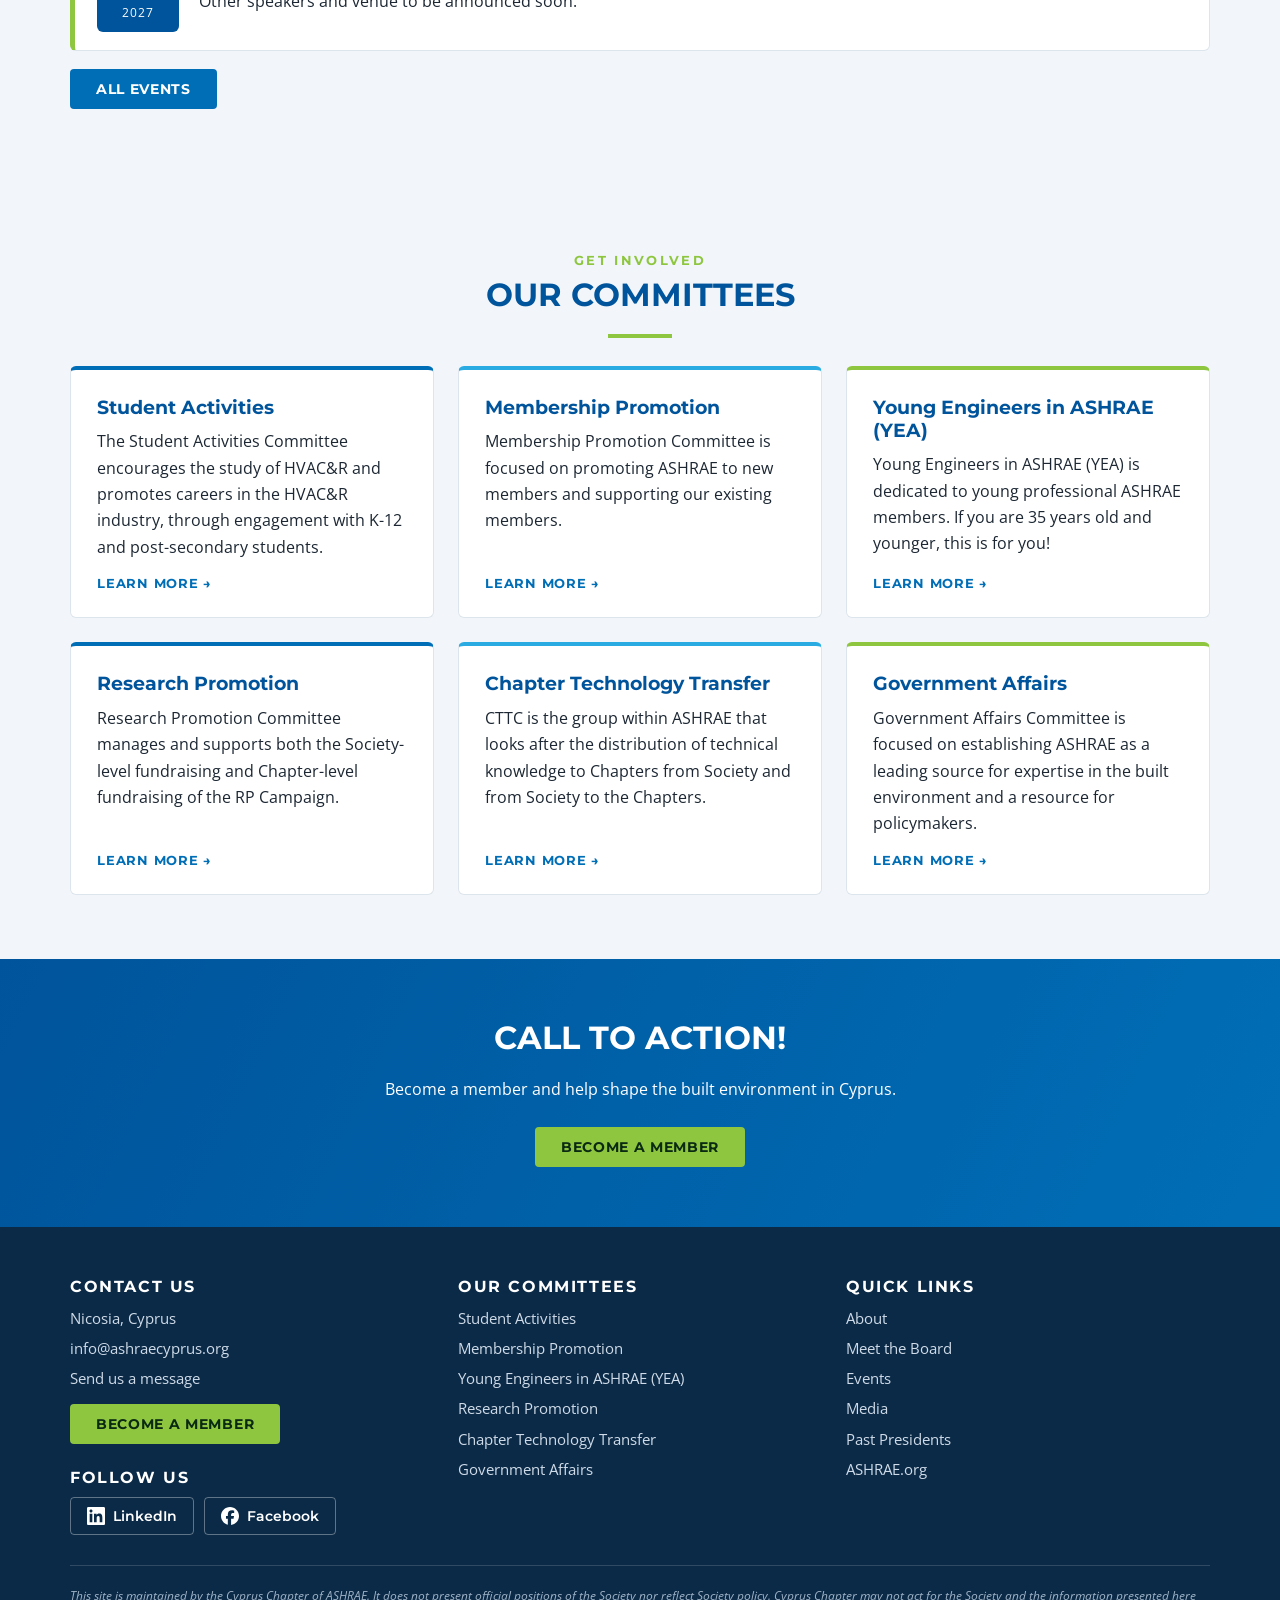
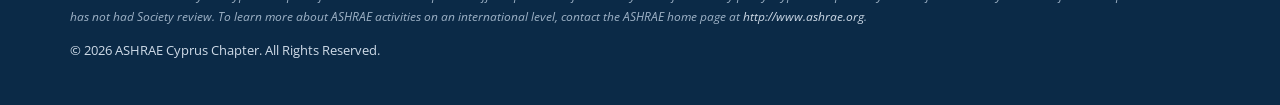
==== commit 7f6708ec: "Add files via upload" ====
--- a/index.html
+++ b/index.html
@@ -61,7 +61,7 @@
 <div class="cta"><div class="wrap"><h2>Call to action!</h2><p>Become a member and help shape the built environment in Cyprus.</p><a class="btn" href="https://www.ashrae.org/join" target="_blank" rel="noopener">Become a Member</a></div></div></main>
 <footer class="site"><div class="wrap">
   <div class="grid g3">
-    <div><h3>Contact Us</h3><ul><li>Nicosia, Cyprus</li><li><a data-email href="#" hidden></a></li><li><a href="contact.html">Contact page</a></li></ul>
+    <div><h3>Contact Us</h3><ul><li>Nicosia, Cyprus</li><li><a data-email href="#" hidden></a></li><li><a href="contact.html">Send us a message</a></li></ul>
     <p style="margin-top:14px"><a class="btn" href="https://www.ashrae.org/join" target="_blank" rel="noopener">Become a Member</a></p><h3 style="margin-top:24px">Follow Us</h3><div class="follow"><a class="social btn-social" data-social="linkedin" href="#" target="_blank" rel="noopener" aria-label="ASHRAE Cyprus Chapter on LinkedIn" hidden><svg class="ico" viewBox="0 0 24 24" aria-hidden="true" focusable="false"><path d="M20.447 20.452h-3.554v-5.569c0-1.328-.027-3.037-1.852-3.037-1.853 0-2.136 1.445-2.136 2.939v5.667H9.351V9h3.414v1.561h.046c.477-.9 1.637-1.85 3.37-1.85 3.601 0 4.267 2.37 4.267 5.455v6.286zM5.337 7.433c-1.144 0-2.063-.926-2.063-2.065 0-1.138.92-2.063 2.063-2.063 1.14 0 2.064.925 2.064 2.063 0 1.139-.925 2.065-2.064 2.065zm1.782 13.019H3.555V9h3.564v11.452zM22.225 0H1.771C.792 0 0 .774 0 1.729v20.542C0 23.227.792 24 1.771 24h20.451C23.2 24 24 23.227 24 22.271V1.729C24 .774 23.2 0 22.222 0h.003z"/></svg><span class="lbl">LinkedIn</span></a><a class="social btn-social" data-social="facebook" href="#" target="_blank" rel="noopener" aria-label="ASHRAE Cyprus Chapter on Facebook" hidden><svg class="ico" viewBox="0 0 24 24" aria-hidden="true" focusable="false"><path d="M9.101 23.691v-7.98H6.627v-3.667h2.474v-1.58c0-4.085 1.848-5.978 5.858-5.978.401 0 .955.042 1.468.103a8.68 8.68 0 0 1 1.141.195v3.325a8.623 8.623 0 0 0-.653-.036 26.805 26.805 0 0 0-.733-.009c-.707 0-1.259.096-1.675.309a1.686 1.686 0 0 0-.679.622c-.258.42-.374.995-.374 1.752v1.297h3.919l-.386 2.103-.287 1.564h-3.246v8.245C19.396 23.238 24 18.179 24 12.044c0-6.627-5.373-12-12-12s-12 5.373-12 12c0 5.628 3.874 10.35 9.101 11.647Z"/></svg><span class="lbl">Facebook</span></a></div></div>
     <div><h3>Our Committees</h3><ul><li><a href="student-activities.html">Student Activities</a></li><li><a href="membership-promotion.html">Membership Promotion</a></li><li><a href="young-engineers-in-ashrae-yea.html">Young Engineers in ASHRAE (YEA)</a></li><li><a href="research-promotion.html">Research Promotion</a></li><li><a href="chapter-technology-transfer.html">Chapter Technology Transfer</a></li><li><a href="government-affairs.html">Government Affairs</a></li></ul></div>
     <div><h3>Quick Links</h3><ul><li><a href="about.html">About</a></li><li><a href="meet-the-board.html">Meet the Board</a></li><li><a href="events.html">Events</a></li><li><a href="media.html">Media</a></li><li><a href="past-presidents.html">Past Presidents</a></li><li><a href="https://www.ashrae.org" target="_blank" rel="noopener">ASHRAE.org</a></li></ul></div>
--- a/style.css
+++ b/style.css
@@ -169,9 +169,3 @@
 
 .people{display:flex;flex-wrap:wrap;justify-content:center;gap:36px 24px}
 .people .person{flex:0 1 250px;min-width:0}
-
-.hp{position:absolute;left:-9999px;height:0;overflow:hidden}
-.form-status{margin-top:14px;font-weight:600;color:var(--navy)}
-.form-status a{font-weight:700}
-
-.btn-lg{font-size:1.05rem;padding:16px 34px;text-transform:none;letter-spacing:.02em}
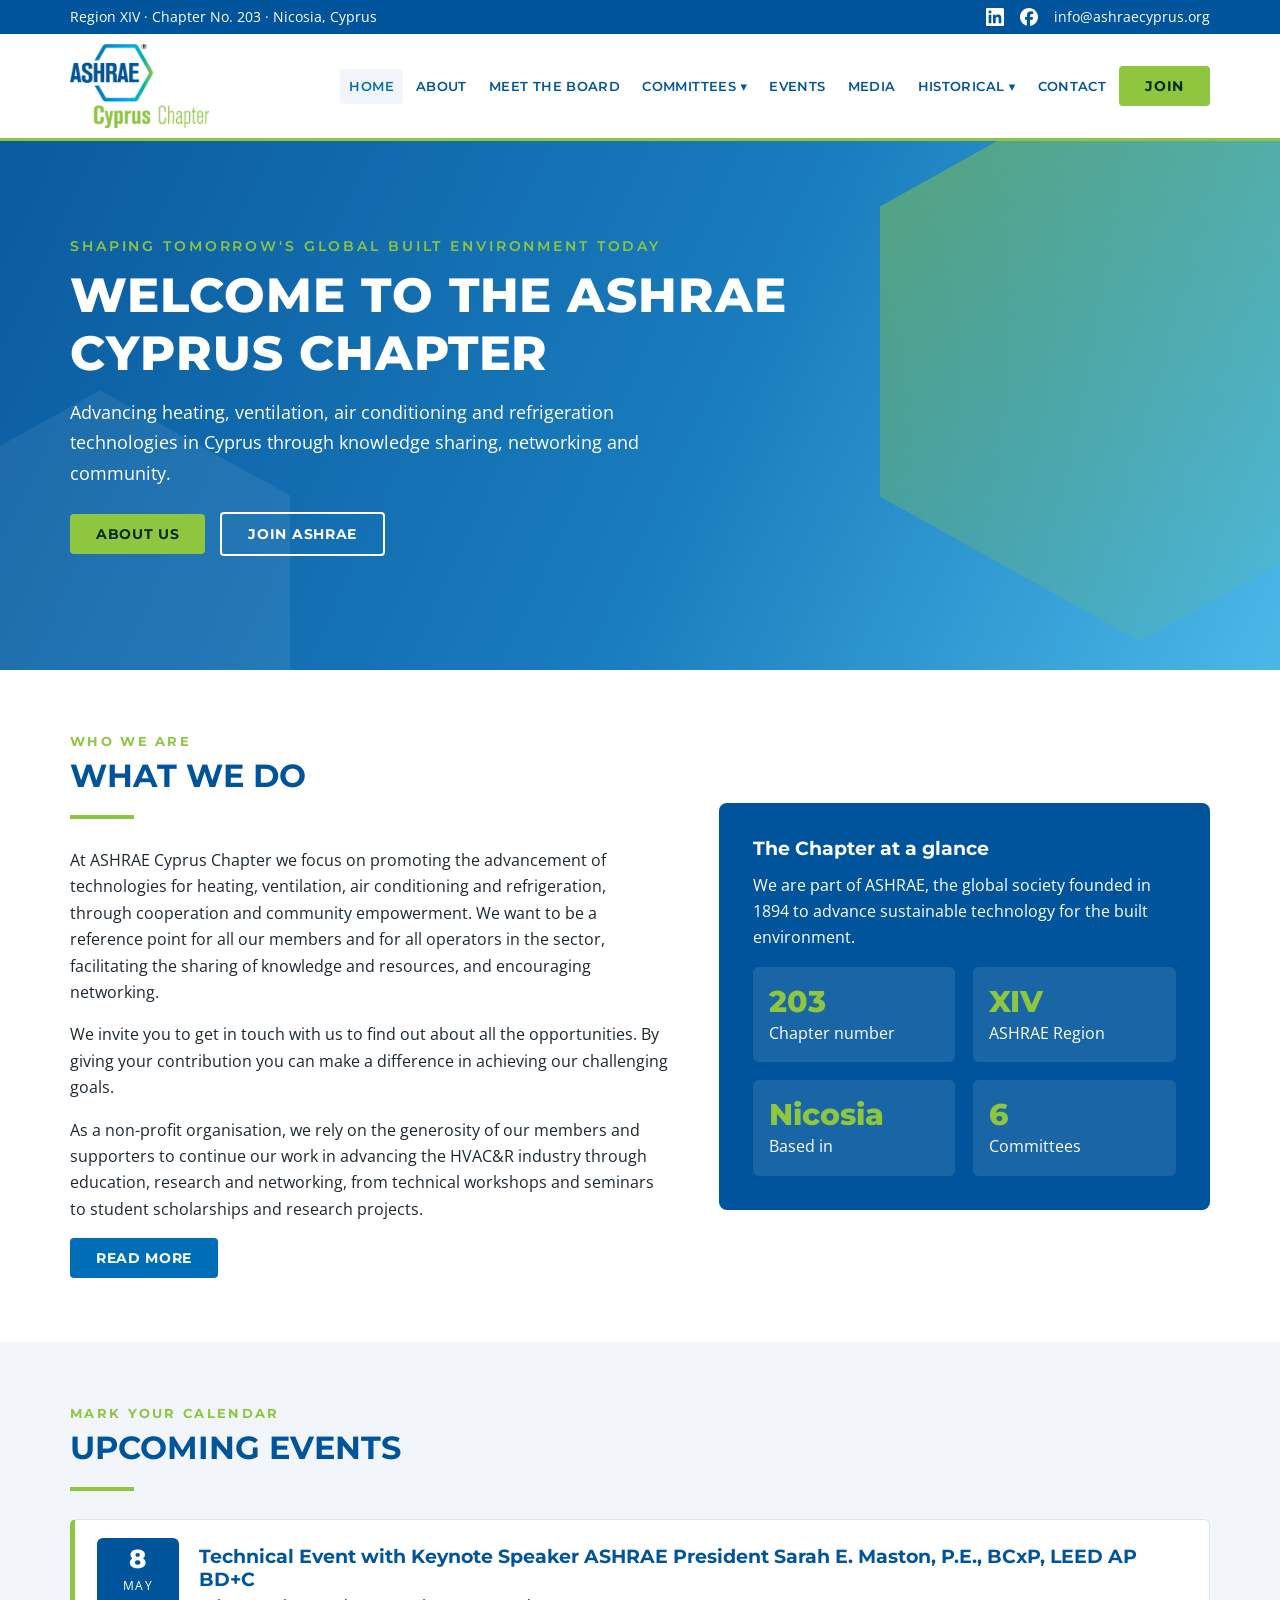
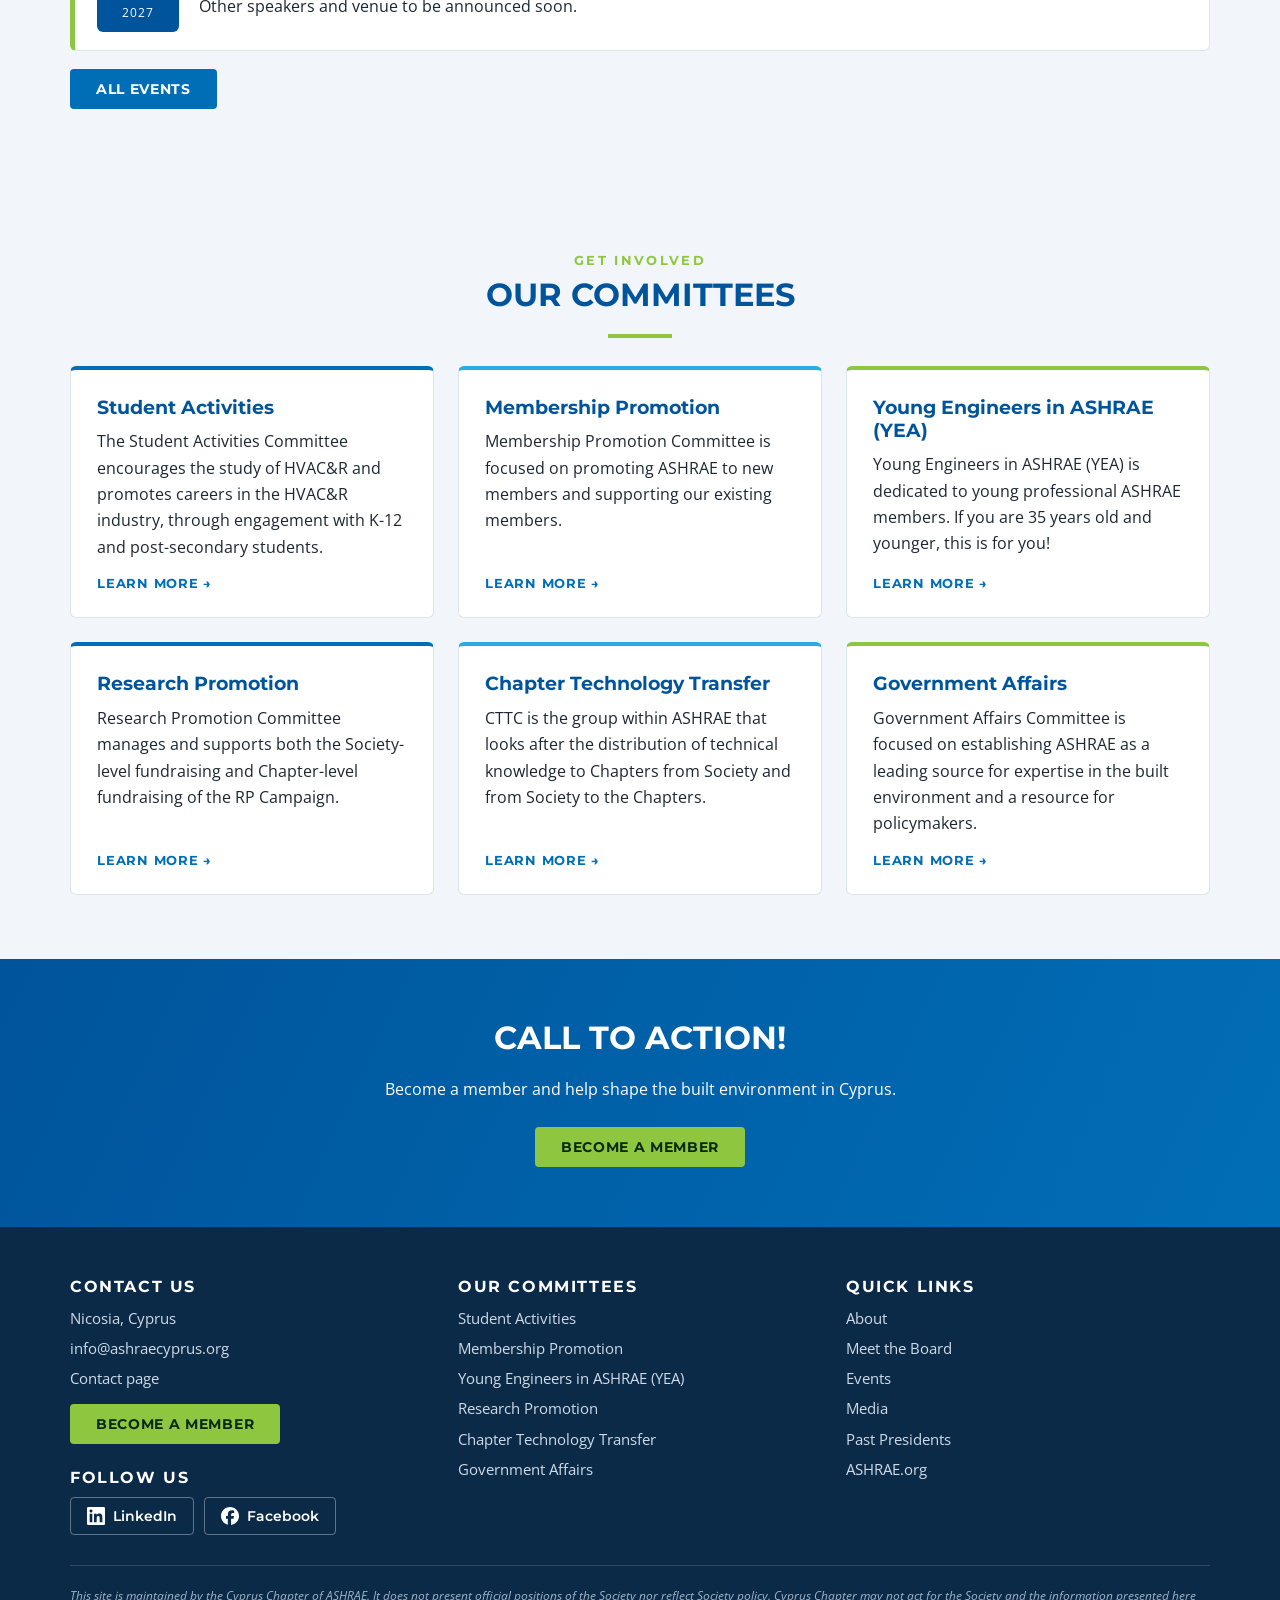
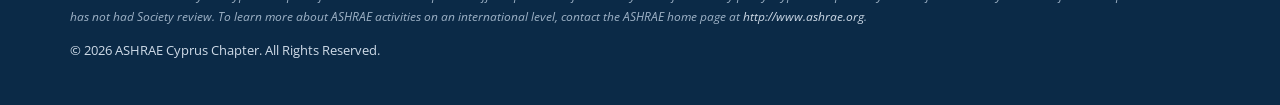
==== commit 5a451629: "Add files via upload" ====
--- a/index.html
+++ b/index.html
@@ -13,7 +13,7 @@
 </head>
 <body>
 <a class="skip" href="#content">Skip to content</a>
-<div class="topbar"><div class="wrap"><span>Region XIV · Chapter No. 203 · Nicosia, Cyprus</span><div class="topbar-right"><a class="social top" data-social="linkedin" href="#" target="_blank" rel="noopener" aria-label="ASHRAE Cyprus Chapter on LinkedIn" hidden><svg class="ico" viewBox="0 0 24 24" aria-hidden="true" focusable="false"><path d="M20.447 20.452h-3.554v-5.569c0-1.328-.027-3.037-1.852-3.037-1.853 0-2.136 1.445-2.136 2.939v5.667H9.351V9h3.414v1.561h.046c.477-.9 1.637-1.85 3.37-1.85 3.601 0 4.267 2.37 4.267 5.455v6.286zM5.337 7.433c-1.144 0-2.063-.926-2.063-2.065 0-1.138.92-2.063 2.063-2.063 1.14 0 2.064.925 2.064 2.063 0 1.139-.925 2.065-2.064 2.065zm1.782 13.019H3.555V9h3.564v11.452zM22.225 0H1.771C.792 0 0 .774 0 1.729v20.542C0 23.227.792 24 1.771 24h20.451C23.2 24 24 23.227 24 22.271V1.729C24 .774 23.2 0 22.222 0h.003z"/></svg><span class="lbl">LinkedIn</span></a><a class="social top" data-social="facebook" href="#" target="_blank" rel="noopener" aria-label="ASHRAE Cyprus Chapter on Facebook" hidden><svg class="ico" viewBox="0 0 24 24" aria-hidden="true" focusable="false"><path d="M9.101 23.691v-7.98H6.627v-3.667h2.474v-1.58c0-4.085 1.848-5.978 5.858-5.978.401 0 .955.042 1.468.103a8.68 8.68 0 0 1 1.141.195v3.325a8.623 8.623 0 0 0-.653-.036 26.805 26.805 0 0 0-.733-.009c-.707 0-1.259.096-1.675.309a1.686 1.686 0 0 0-.679.622c-.258.42-.374.995-.374 1.752v1.297h3.919l-.386 2.103-.287 1.564h-3.246v8.245C19.396 23.238 24 18.179 24 12.044c0-6.627-5.373-12-12-12s-12 5.373-12 12c0 5.628 3.874 10.35 9.101 11.647Z"/></svg><span class="lbl">Facebook</span></a><a data-email href="#" hidden></a></div></div></div>
+<div class="topbar"><div class="wrap"><span>Region XIV · Chapter No. 203 · Nicosia, Cyprus</span><div class="topbar-right"><a class="social top" data-social="linkedin" href="https://www.linkedin.com/company/ashrae-cyprus-chapter/home/" target="_blank" rel="noopener" aria-label="ASHRAE Cyprus Chapter on LinkedIn"><svg class="ico" viewBox="0 0 24 24" aria-hidden="true" focusable="false"><path d="M20.447 20.452h-3.554v-5.569c0-1.328-.027-3.037-1.852-3.037-1.853 0-2.136 1.445-2.136 2.939v5.667H9.351V9h3.414v1.561h.046c.477-.9 1.637-1.85 3.37-1.85 3.601 0 4.267 2.37 4.267 5.455v6.286zM5.337 7.433c-1.144 0-2.063-.926-2.063-2.065 0-1.138.92-2.063 2.063-2.063 1.14 0 2.064.925 2.064 2.063 0 1.139-.925 2.065-2.064 2.065zm1.782 13.019H3.555V9h3.564v11.452zM22.225 0H1.771C.792 0 0 .774 0 1.729v20.542C0 23.227.792 24 1.771 24h20.451C23.2 24 24 23.227 24 22.271V1.729C24 .774 23.2 0 22.222 0h.003z"/></svg><span class="lbl">LinkedIn</span></a><a class="social top" data-social="facebook" href="https://www.facebook.com/constantinoszzeniou" target="_blank" rel="noopener" aria-label="ASHRAE Cyprus Chapter on Facebook"><svg class="ico" viewBox="0 0 24 24" aria-hidden="true" focusable="false"><path d="M9.101 23.691v-7.98H6.627v-3.667h2.474v-1.58c0-4.085 1.848-5.978 5.858-5.978.401 0 .955.042 1.468.103a8.68 8.68 0 0 1 1.141.195v3.325a8.623 8.623 0 0 0-.653-.036 26.805 26.805 0 0 0-.733-.009c-.707 0-1.259.096-1.675.309a1.686 1.686 0 0 0-.679.622c-.258.42-.374.995-.374 1.752v1.297h3.919l-.386 2.103-.287 1.564h-3.246v8.245C19.396 23.238 24 18.179 24 12.044c0-6.627-5.373-12-12-12s-12 5.373-12 12c0 5.628 3.874 10.35 9.101 11.647Z"/></svg><span class="lbl">Facebook</span></a><a data-email href="mailto:info@ashraecyprus.org">info@ashraecyprus.org</a></div></div></div>
 <header class="site"><div class="wrap">
   <a class="logo" href="index.html" aria-label="ASHRAE Cyprus Chapter home"><img src="logo.png" alt="ASHRAE Cyprus Chapter" width="640" height="387"></a>
   <button class="burger" aria-expanded="false" aria-controls="nav" onclick="var n=document.getElementById('nav');var o=n.classList.toggle('open');this.setAttribute('aria-expanded',o)">Menu</button>
@@ -45,7 +45,7 @@
 
 <section class="soft events"><div class="wrap">
   <div class="eyebrow">Mark your calendar</div><h2>Upcoming Events</h2><div class="title-bar"></div>
-  <div data-render="events-upcoming" data-limit="3"></div>
+  <div data-render="events-upcoming" data-limit="3"><div class="ev"><div class="date"><b>8</b><span>May 2027</span></div><div class="ev-info"><h3>Technical Event with Keynote Speaker ASHRAE President Sarah E. Maston, P.E., BCxP, LEED AP BD+C</h3><p class="ev-desc">Other speakers and venue to be announced soon.</p></div></div></div>
   <p style="margin-top:18px"><a class="btn blue" href="events.html">All events</a></p>
 </div></section>
 
@@ -61,8 +61,8 @@
 <div class="cta"><div class="wrap"><h2>Call to action!</h2><p>Become a member and help shape the built environment in Cyprus.</p><a class="btn" href="https://www.ashrae.org/join" target="_blank" rel="noopener">Become a Member</a></div></div></main>
 <footer class="site"><div class="wrap">
   <div class="grid g3">
-    <div><h3>Contact Us</h3><ul><li>Nicosia, Cyprus</li><li><a data-email href="#" hidden></a></li><li><a href="contact.html">Send us a message</a></li></ul>
-    <p style="margin-top:14px"><a class="btn" href="https://www.ashrae.org/join" target="_blank" rel="noopener">Become a Member</a></p><h3 style="margin-top:24px">Follow Us</h3><div class="follow"><a class="social btn-social" data-social="linkedin" href="#" target="_blank" rel="noopener" aria-label="ASHRAE Cyprus Chapter on LinkedIn" hidden><svg class="ico" viewBox="0 0 24 24" aria-hidden="true" focusable="false"><path d="M20.447 20.452h-3.554v-5.569c0-1.328-.027-3.037-1.852-3.037-1.853 0-2.136 1.445-2.136 2.939v5.667H9.351V9h3.414v1.561h.046c.477-.9 1.637-1.85 3.37-1.85 3.601 0 4.267 2.37 4.267 5.455v6.286zM5.337 7.433c-1.144 0-2.063-.926-2.063-2.065 0-1.138.92-2.063 2.063-2.063 1.14 0 2.064.925 2.064 2.063 0 1.139-.925 2.065-2.064 2.065zm1.782 13.019H3.555V9h3.564v11.452zM22.225 0H1.771C.792 0 0 .774 0 1.729v20.542C0 23.227.792 24 1.771 24h20.451C23.2 24 24 23.227 24 22.271V1.729C24 .774 23.2 0 22.222 0h.003z"/></svg><span class="lbl">LinkedIn</span></a><a class="social btn-social" data-social="facebook" href="#" target="_blank" rel="noopener" aria-label="ASHRAE Cyprus Chapter on Facebook" hidden><svg class="ico" viewBox="0 0 24 24" aria-hidden="true" focusable="false"><path d="M9.101 23.691v-7.98H6.627v-3.667h2.474v-1.58c0-4.085 1.848-5.978 5.858-5.978.401 0 .955.042 1.468.103a8.68 8.68 0 0 1 1.141.195v3.325a8.623 8.623 0 0 0-.653-.036 26.805 26.805 0 0 0-.733-.009c-.707 0-1.259.096-1.675.309a1.686 1.686 0 0 0-.679.622c-.258.42-.374.995-.374 1.752v1.297h3.919l-.386 2.103-.287 1.564h-3.246v8.245C19.396 23.238 24 18.179 24 12.044c0-6.627-5.373-12-12-12s-12 5.373-12 12c0 5.628 3.874 10.35 9.101 11.647Z"/></svg><span class="lbl">Facebook</span></a></div></div>
+    <div><h3>Contact Us</h3><ul><li>Nicosia, Cyprus</li><li><a data-email href="mailto:info@ashraecyprus.org">info@ashraecyprus.org</a></li><li><a href="contact.html">Contact page</a></li></ul>
+    <p style="margin-top:14px"><a class="btn" href="https://www.ashrae.org/join" target="_blank" rel="noopener">Become a Member</a></p><h3 style="margin-top:24px">Follow Us</h3><div class="follow"><a class="social btn-social" data-social="linkedin" href="https://www.linkedin.com/company/ashrae-cyprus-chapter/home/" target="_blank" rel="noopener" aria-label="ASHRAE Cyprus Chapter on LinkedIn"><svg class="ico" viewBox="0 0 24 24" aria-hidden="true" focusable="false"><path d="M20.447 20.452h-3.554v-5.569c0-1.328-.027-3.037-1.852-3.037-1.853 0-2.136 1.445-2.136 2.939v5.667H9.351V9h3.414v1.561h.046c.477-.9 1.637-1.85 3.37-1.85 3.601 0 4.267 2.37 4.267 5.455v6.286zM5.337 7.433c-1.144 0-2.063-.926-2.063-2.065 0-1.138.92-2.063 2.063-2.063 1.14 0 2.064.925 2.064 2.063 0 1.139-.925 2.065-2.064 2.065zm1.782 13.019H3.555V9h3.564v11.452zM22.225 0H1.771C.792 0 0 .774 0 1.729v20.542C0 23.227.792 24 1.771 24h20.451C23.2 24 24 23.227 24 22.271V1.729C24 .774 23.2 0 22.222 0h.003z"/></svg><span class="lbl">LinkedIn</span></a><a class="social btn-social" data-social="facebook" href="https://www.facebook.com/constantinoszzeniou" target="_blank" rel="noopener" aria-label="ASHRAE Cyprus Chapter on Facebook"><svg class="ico" viewBox="0 0 24 24" aria-hidden="true" focusable="false"><path d="M9.101 23.691v-7.98H6.627v-3.667h2.474v-1.58c0-4.085 1.848-5.978 5.858-5.978.401 0 .955.042 1.468.103a8.68 8.68 0 0 1 1.141.195v3.325a8.623 8.623 0 0 0-.653-.036 26.805 26.805 0 0 0-.733-.009c-.707 0-1.259.096-1.675.309a1.686 1.686 0 0 0-.679.622c-.258.42-.374.995-.374 1.752v1.297h3.919l-.386 2.103-.287 1.564h-3.246v8.245C19.396 23.238 24 18.179 24 12.044c0-6.627-5.373-12-12-12s-12 5.373-12 12c0 5.628 3.874 10.35 9.101 11.647Z"/></svg><span class="lbl">Facebook</span></a></div></div>
     <div><h3>Our Committees</h3><ul><li><a href="student-activities.html">Student Activities</a></li><li><a href="membership-promotion.html">Membership Promotion</a></li><li><a href="young-engineers-in-ashrae-yea.html">Young Engineers in ASHRAE (YEA)</a></li><li><a href="research-promotion.html">Research Promotion</a></li><li><a href="chapter-technology-transfer.html">Chapter Technology Transfer</a></li><li><a href="government-affairs.html">Government Affairs</a></li></ul></div>
     <div><h3>Quick Links</h3><ul><li><a href="about.html">About</a></li><li><a href="meet-the-board.html">Meet the Board</a></li><li><a href="events.html">Events</a></li><li><a href="media.html">Media</a></li><li><a href="past-presidents.html">Past Presidents</a></li><li><a href="https://www.ashrae.org" target="_blank" rel="noopener">ASHRAE.org</a></li></ul></div>
   </div>
--- a/style.css
+++ b/style.css
@@ -156,6 +156,7 @@
 .panel.center p{margin:0 0 8px}
 @media(max-width:620px){.logo img{height:60px}.topbar .wrap{flex-wrap:wrap;gap:4px 14px}}
 footer.site a.btn,footer.site a.btn:hover{color:#0b2a12}
+.ev-desc{margin:0 0 6px}
 
 .topbar-right{display:flex;align-items:center;gap:16px}
 .ico{width:1.1em;height:1.1em;fill:currentColor;flex:none}
@@ -169,3 +170,12 @@
 
 .people{display:flex;flex-wrap:wrap;justify-content:center;gap:36px 24px}
 .people .person{flex:0 1 250px;min-width:0}
+
+.hp{position:absolute;left:-9999px;height:0;overflow:hidden}
+.form-status{margin-top:14px;font-weight:600;color:var(--navy)}
+.form-status a{font-weight:700}
+
+.btn-lg{font-size:1.05rem;padding:16px 34px;text-transform:none;letter-spacing:.02em}
+
+.avatar{position:relative}
+.avatar-img{position:absolute;inset:0}
